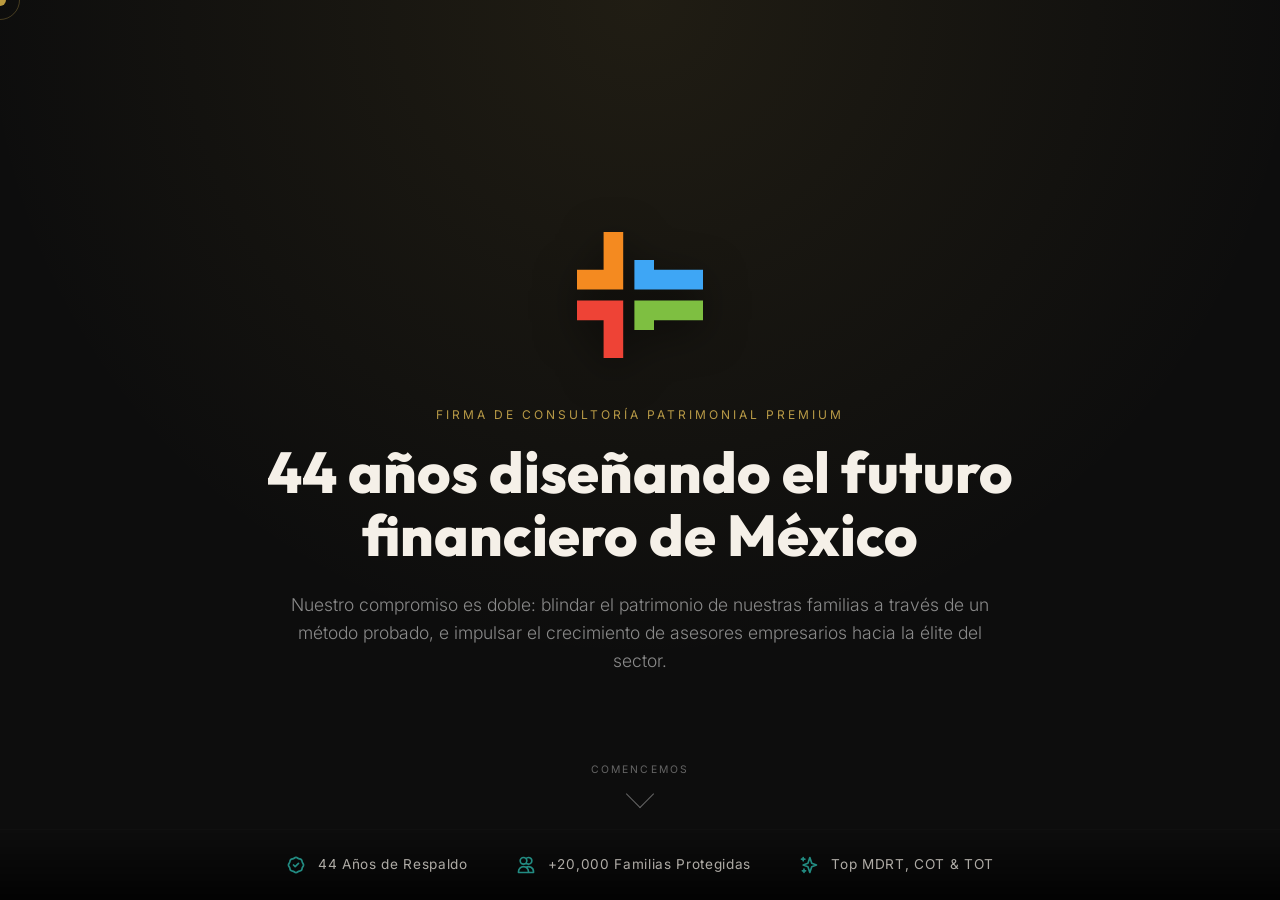
==== index.html @ 368e32f3 "Primera versión" ====
<!DOCTYPE html>
<html lang="es">
<head>
  <meta charset="UTF-8">
  <meta name="viewport" content="width=device-width, initial-scale=1.0">
  <meta name="description" content="GAMO — Asesoría Integral en Riesgos. Diseñamos estrategias para proteger tu patrimonio y construir tu futuro financiero. Agenda tu asesoría o únete como asesor.">
  <meta name="theme-color" content="#0D0D0D">
  <title>GAMO | Asesoría Integral en Riesgos</title>
  <link rel="stylesheet" href="styles.css">
  <link rel="preload" as="image" href="assets/images/hero-clients.png">
  <link rel="preload" as="image" href="assets/images/hero-advisors.png">
</head>
<body class="no-scroll choice-pending">

  <!-- Loading Screen -->
  <div class="loading-screen" id="loadingScreen">
    <div class="loading-logo">
      <svg class="gamo-logo-svg--large" viewBox="0 0 100 100" fill="none" xmlns="http://www.w3.org/2000/svg">
        <path d="M 38,5 L 38,46 L 5,46 L 5,32 L 24,32 L 24,5 Z" fill="#F48A20"/>
        <path d="M 46,25 L 46,46 L 95,46 L 95,32 L 60,32 L 60,25 Z" fill="#3EA6F5"/>
        <path d="M 38,95 L 38,54 L 5,54 L 5,68 L 24,68 L 24,95 Z" fill="#EE4336"/>
        <path d="M 46,75 L 46,54 L 95,54 L 95,68 L 60,68 L 60,75 Z" fill="#7EBF41"/>
      </svg>
    </div>
  </div>

  <!-- Custom Cursor -->
  <div class="custom-cursor" id="customCursor"></div>
  <div class="custom-cursor-ring" id="customCursorRing"></div>

  <!-- ===================================
       NAV — Appears after path is chosen
       =================================== -->
  <nav class="nav" id="mainNav">
    <div class="nav__container">
      <a href="#" class="nav__logo" id="navLogo">
        <svg class="gamo-logo-svg" viewBox="0 0 100 100" fill="none" xmlns="http://www.w3.org/2000/svg">
          <path d="M 38,5 L 38,46 L 5,46 L 5,32 L 24,32 L 24,5 Z" fill="#F48A20"/>
          <path d="M 46,25 L 46,46 L 95,46 L 95,32 L 60,32 L 60,25 Z" fill="#3EA6F5"/>
          <path d="M 38,95 L 38,54 L 5,54 L 5,68 L 24,68 L 24,95 Z" fill="#EE4336"/>
          <path d="M 46,75 L 46,54 L 95,54 L 95,68 L 60,68 L 60,75 Z" fill="#7EBF41"/>
        </svg>
        <span>GAMO</span>
      </a>
      <div class="nav__links" id="navLinks">
        <!-- Filled dynamically based on chosen path -->
      </div>
      <button class="nav__switch" id="navSwitch" title="Cambiar de camino">
        <span class="nav__switch-icon">⇄</span>
        <span class="nav__switch-text" id="navSwitchText">Soy asesor</span>
      </button>
    </div>
  </nav>

  <!-- ===================================
       INTRO CURTAIN
       =================================== -->
  <header class="intro-curtain" id="introCurtain">
    <div class="intro-curtain__content">
      <svg class="gamo-logo-svg--huge" viewBox="0 0 100 100" fill="none" xmlns="http://www.w3.org/2000/svg">
        <path d="M 38,5 L 38,46 L 5,46 L 5,32 L 24,32 L 24,5 Z" fill="#F48A20"/>
        <path d="M 46,25 L 46,46 L 95,46 L 95,32 L 60,32 L 60,25 Z" fill="#3EA6F5"/>
        <path d="M 38,95 L 38,54 L 5,54 L 5,68 L 24,68 L 24,95 Z" fill="#EE4336"/>
        <path d="M 46,75 L 46,54 L 95,54 L 95,68 L 60,68 L 60,75 Z" fill="#7EBF41"/>
      </svg>
      <div class="intro-curtain__kicker">FIRMA DE CONSULTORÍA PATRIMONIAL PREMIUM</div>
      <h1 class="intro-curtain__title">44 años diseñando el futuro financiero de México</h1>
      <p class="intro-curtain__desc">Nuestro compromiso es doble: blindar el patrimonio de nuestras familias a través de un método probado, e impulsar el crecimiento de asesores empresarios hacia la élite del sector.</p>
    </div>
    
    <div class="intro-curtain__trust-bar">
      <div class="trust-item">
        <svg fill="none" stroke="currentColor" viewBox="0 0 24 24" xmlns="http://www.w3.org/2000/svg"><path stroke-linecap="round" stroke-linejoin="round" stroke-width="2" d="M9 12l2 2 4-4M7.835 4.697a3.42 3.42 0 001.946-.806 3.42 3.42 0 014.438 0 3.42 3.42 0 001.946.806 3.42 3.42 0 013.138 3.138 3.42 3.42 0 00.806 1.946 3.42 3.42 0 010 4.438 3.42 3.42 0 00-.806 1.946 3.42 3.42 0 01-3.138 3.138 3.42 3.42 0 00-1.946.806 3.42 3.42 0 01-4.438 0 3.42 3.42 0 00-1.946-.806 3.42 3.42 0 01-3.138-3.138 3.42 3.42 0 00-.806-1.946 3.42 3.42 0 010-4.438 3.42 3.42 0 00.806-1.946 3.42 3.42 0 013.138-3.138z"></path></svg>
        <span>44 Años de Respaldo</span>
      </div>
      <div class="trust-item">
        <svg fill="none" stroke="currentColor" viewBox="0 0 24 24" xmlns="http://www.w3.org/2000/svg"><path stroke-linecap="round" stroke-linejoin="round" stroke-width="2" d="M12 4.354a4 4 0 110 5.292M15 21H3v-1a6 6 0 0112 0v1zm0 0h6v-1a6 6 0 00-9-5.197M13 7a4 4 0 11-8 0 4 4 0 018 0z"></path></svg>
        <span>+20,000 Familias Protegidas</span>
      </div>
      <div class="trust-item">
        <svg fill="none" stroke="currentColor" viewBox="0 0 24 24" xmlns="http://www.w3.org/2000/svg"><path stroke-linecap="round" stroke-linejoin="round" stroke-width="2" d="M5 3v4M3 5h4M6 17v4m-2-2h4m5-16l2.286 6.857L21 12l-5.714 2.143L13 21l-2.286-6.857L5 12l5.714-2.143L13 3z"></path></svg>
        <span>Top MDRT, COT & TOT</span>
      </div>
    </div>
    <button class="intro-curtain__scroll-btn" id="curtainScrollBtn">
      <span class="intro-curtain__scroll-text">Comencemos</span>
      <div class="intro-curtain__scroll-arrow"></div>
    </button>
  </header>

  <!-- ===================================
       HERO — Split Screen (Choice Point)
       =================================== -->
  <section class="hero" id="hero">
    <div class="hero-logo" id="heroLogo">
      <svg class="gamo-logo-svg" viewBox="0 0 100 100" fill="none" xmlns="http://www.w3.org/2000/svg">
        <path d="M 38,5 L 38,46 L 5,46 L 5,32 L 24,32 L 24,5 Z" fill="#F48A20"/>
        <path d="M 46,25 L 46,46 L 95,46 L 95,32 L 60,32 L 60,25 Z" fill="#3EA6F5"/>
        <path d="M 38,95 L 38,54 L 5,54 L 5,68 L 24,68 L 24,95 Z" fill="#EE4336"/>
        <path d="M 46,75 L 46,54 L 95,54 L 95,68 L 60,68 L 60,75 Z" fill="#7EBF41"/>
      </svg>
      <span class="gamo-logo-text">GAMO</span>
    </div>

    <!-- Panel: Clientes -->
    <div class="hero-panel hero-panel--clients" id="panelClients" data-path="clients">
      <div class="hero-panel__bg"></div>
      <div class="hero-panel__overlay"></div>
      <div class="hero-panel__content">
        <span class="hero-panel__label">Asesoría en Riesgos</span>
        <h1 class="hero-panel__title">Protege lo que importa</h1>
        <p class="hero-panel__desc">No vendemos pólizas. Diseñamos estrategias para blindar tu patrimonio y el futuro de tu familia.</p>
        <button class="hero-cta" id="ctaClients" data-path="clients">
          Agenda tu asesoría
          <span class="cta-arrow">→</span>
        </button>
        <p class="hero-panel__micro">+20,000 familias confían en nosotros</p>
      </div>
    </div>

    <!-- Separator -->
    <div class="hero-separator" id="heroSeparator">
      <div class="hero-separator__line"></div>
    </div>

    <!-- Panel: Asesores -->
    <div class="hero-panel hero-panel--advisors" id="panelAdvisors" data-path="advisors">
      <div class="hero-panel__bg"></div>
      <div class="hero-panel__overlay"></div>
      <div class="hero-panel__content">
        <span class="hero-panel__label">Oportunidad de Negocio</span>
        <h2 class="hero-panel__title">Construye tu propio camino</h2>
        <p class="hero-panel__desc">No es un empleo. Es una estructura probada para que desarrolles tu negocio a tu ritmo, con mentoría y respaldo real.</p>
        <button class="hero-cta" id="ctaAdvisors" data-path="advisors">
          Conoce el modelo
          <span class="cta-arrow">→</span>
        </button>
        <p class="hero-panel__micro">+110 asesores · Miembros de MDRT, COT y TOT</p>
      </div>
    </div>

    <!-- Scroll Indicator -->
    <a href="#" class="scroll-indicator" id="scrollIndicator">
      <span class="scroll-indicator__text">Descubre más</span>
      <div class="scroll-indicator__arrow"></div>
    </a>
  </section>

  <!-- ===================================
       PATH: CLIENTS — Full Landing Page
       =================================== -->
  <div class="path-content" id="pathClients" data-path="clients">

    <!-- Section: Quiénes somos (Client perspective) -->
    <section class="section about-section" id="about-clients">
      <div class="section__container">
        <div class="reveal">
          <span class="section__label">Quiénes somos</span>
          <h2 class="section__title">No somos una aseguradora.<br>Somos tu estrategia.</h2>
          <p class="section__subtitle">En GAMO diseñamos planes integrales que protegen a las personas de los riesgos que pueden afectar su vida, su patrimonio y su futuro. Trabajamos con las mejores aseguradoras del país para ofrecer soluciones a la medida.</p>
        </div>
        <div class="about-stats">
          <div class="about-stat reveal reveal-delay-1">
            <div class="about-stat__number" data-target="20000" data-prefix="+">0</div>
            <div class="about-stat__label">Familias protegidas</div>
          </div>
          <div class="about-stat reveal reveal-delay-2">
            <div class="about-stat__number" data-target="44" data-prefix="+">0</div>
            <div class="about-stat__label">Años de experiencia</div>
          </div>
          <div class="about-stat reveal reveal-delay-3">
            <div class="about-stat__number" data-target="110" data-prefix="+">0</div>
            <div class="about-stat__label">Asesores especializados</div>
          </div>
        </div>
      </div>
    </section>

    <!-- Section: Nuestro enfoque -->
    <section class="section pillars-section" id="enfoque-clients">
      <div class="section__container">
        <div class="reveal">
          <span class="section__label">Nuestro enfoque</span>
          <h2 class="section__title">Tu patrimonio merece<br>una estrategia real</h2>
          <p class="section__subtitle">No hacemos cotizaciones genéricas. Analizamos tu situación completa para diseñar un plan que realmente te proteja.</p>
        </div>
        <div class="pillars">
          <div class="pillar reveal reveal-delay-1">
            <span class="pillar__icon"><svg viewBox="0 0 24 24" fill="none" stroke="currentColor" stroke-width="1.5" stroke-linecap="round" stroke-linejoin="round"><path d="M12 22s8-4 8-10V5l-8-3-8 3v7c0 6 8 10 8 10z"></path></svg></span>
            <h3 class="pillar__title">Protección Patrimonial</h3>
            <p class="pillar__desc">Diseñamos coberturas inteligentes que blindan lo que más te importa: tu familia, tu hogar, tu negocio y tus activos.</p>
          </div>
          <div class="pillar reveal reveal-delay-2">
            <span class="pillar__icon"><svg viewBox="0 0 24 24" fill="none" stroke="currentColor" stroke-width="1.5" stroke-linecap="round" stroke-linejoin="round"><line x1="18" y1="20" x2="18" y2="10"></line><line x1="12" y1="20" x2="12" y2="4"></line><line x1="6" y1="20" x2="6" y2="14"></line></svg></span>
            <h3 class="pillar__title">Estrategia Financiera</h3>
            <p class="pillar__desc">Combinamos protección con crecimiento. Planes que no solo te cuidan, sino que construyen capital a largo plazo.</p>
          </div>
          <div class="pillar reveal reveal-delay-3">
            <span class="pillar__icon"><svg viewBox="0 0 24 24" fill="none" stroke="currentColor" stroke-width="1.5" stroke-linecap="round" stroke-linejoin="round"><polyline points="23 4 23 10 17 10"></polyline><polyline points="1 20 1 14 7 14"></polyline><path d="M3.51 9a9 9 0 0 1 14.85-3.36L23 10M1 14l4.64 4.36A9 9 0 0 0 20.49 15"></path></svg></span>
            <h3 class="pillar__title">Seguimiento Continuo</h3>
            <p class="pillar__desc">No desaparecemos después de la firma. Revisamos tu estrategia regularmente y la adaptamos conforme tu vida cambia.</p>
          </div>
        </div>
      </div>
    </section>

    <!-- Section: Cómo funciona -->
    <section class="section process-section" id="proceso-clients">
      <div class="section__container">
        <div class="reveal">
          <span class="section__label">¿Cómo funciona?</span>
          <h2 class="section__title">Tres pasos para proteger<br>lo que más importa</h2>
        </div>
        <div class="process-steps">
          <div class="process-step reveal reveal-delay-1">
            <div class="process-step__number">01</div>
            <div class="process-step__content">
              <h3 class="process-step__title">Diagnóstico completo</h3>
              <p class="process-step__desc">Analizamos tu situación personal, familiar y patrimonial para entender exactamente qué riesgos enfrentas.</p>
            </div>
          </div>
          <div class="process-step reveal reveal-delay-2">
            <div class="process-step__number">02</div>
            <div class="process-step__content">
              <h3 class="process-step__title">Estrategia personalizada</h3>
              <p class="process-step__desc">Diseñamos un plan a tu medida con las mejores aseguradoras del país. No vendemos productos — creamos soluciones.</p>
            </div>
          </div>
          <div class="process-step reveal reveal-delay-3">
            <div class="process-step__number">03</div>
            <div class="process-step__content">
              <h3 class="process-step__title">Acompañamiento permanente</h3>
              <p class="process-step__desc">Tu asesor está contigo siempre. Revisiones periódicas, ajustes cuando tu vida cambie y soporte en todo momento.</p>
            </div>
          </div>
        </div>
      </div>
    </section>

    <!-- Section: Testimonios Clientes -->
    <section class="section testimonials-section" id="testimonios-clients">
      <div class="section__container">
        <div class="reveal">
          <span class="section__label">Lo que dicen nuestros clientes</span>
          <h2 class="section__title">Historias reales de<br>tranquilidad y confianza</h2>
        </div>
        <div class="testimonials">
          <div class="testimonial reveal reveal-delay-1">
            <div class="testimonial__quote-mark">"</div>
            <p class="testimonial__text">No sabía que estaba tan expuesto. En GAMO no me vendieron un seguro — me hicieron ver todo lo que estaba en riesgo y diseñamos un plan completo. Hoy duermo tranquilo.</p>
            <div class="testimonial__author">
              <div class="testimonial__avatar">RC</div>
              <div>
                <div class="testimonial__name">Roberto C.</div>
                <div class="testimonial__role">Empresario · Cliente desde 2019</div>
              </div>
            </div>
          </div>
          <div class="testimonial reveal reveal-delay-2">
            <div class="testimonial__quote-mark">"</div>
            <p class="testimonial__text">Lo que más valoro es que no desaparecieron después de la firma. Cada año revisamos mi estrategia y la ajustamos. Se siente como tener un socio que cuida tu espalda.</p>
            <div class="testimonial__author">
              <div class="testimonial__avatar">AP</div>
              <div>
                <div class="testimonial__name">Ana P.</div>
                <div class="testimonial__role">Directora de operaciones · Cliente desde 2021</div>
              </div>
            </div>
          </div>
        </div>
      </div>
    </section>

    <!-- Section: CTA Final Clientes -->
    <section class="section cta-final-section cta-final--clients" id="cta-clients">
      <div class="section__container">
        <div class="cta-final reveal">
          <span class="section__label">Da el primer paso</span>
          <h2 class="cta-final__title">¿Listo para proteger<br>lo que importa?</h2>
          <p class="cta-final__desc">Agenda una sesión de asesoría sin costo. Analizaremos tu situación y te mostraremos cómo blindar tu patrimonio.</p>
          <a href="#" class="btn-primary btn-primary--gold btn-primary--large">
            Agenda tu asesoría gratuita
            <span class="cta-arrow">→</span>
          </a>
          <p class="cta-final__note">Sin compromiso · 30 minutos · 100% personalizada</p>
        </div>
      </div>
    </section>

  </div>

  <!-- ===================================
       PATH: ADVISORS — Full Landing Page
       =================================== -->
  <div class="path-content" id="pathAdvisors" data-path="advisors">

    <!-- Section: Quiénes somos (Advisor perspective) -->
    <section class="section about-section" id="about-advisors">
      <div class="section__container">
        <div class="reveal">
          <span class="section__label section__label--teal">Sobre GAMO</span>
          <h2 class="section__title">No buscamos vendedores.<br>Desarrollamos empresarios.</h2>
          <p class="section__subtitle">GAMO es una promotoría que funciona como ecosistema. Aquí no te dan un escritorio y te desean suerte — te dan estructura, mentoría y un camino probado para construir tu propio negocio.</p>
        </div>
        <div class="about-stats">
          <div class="about-stat reveal reveal-delay-1">
            <div class="about-stat__number about-stat__number--teal" data-target="110" data-prefix="+">0</div>
            <div class="about-stat__label">Asesores activos</div>
          </div>
          <div class="about-stat reveal reveal-delay-2">
            <div class="about-stat__number about-stat__number--teal" data-target="20000" data-prefix="+">0</div>
            <div class="about-stat__label">Clientes en cartera</div>
          </div>
          <div class="about-stat reveal reveal-delay-3">
            <div class="about-stat__number about-stat__number--teal" data-target="44" data-prefix="+">0</div>
            <div class="about-stat__label">Años de resultados</div>
          </div>
        </div>
      </div>
    </section>

    <!-- Section: El modelo -->
    <section class="section model-section" id="modelo-advisors">
      <div class="section__container">
        <div class="reveal">
          <span class="section__label section__label--teal">El modelo GAMO</span>
          <h2 class="section__title">Un modelo que ya funciona.<br>Tu oportunidad de hacerlo tuyo.</h2>
          <p class="section__subtitle">No ofrecemos empleo tradicional. Ofrecemos una estructura probada para que construyas tu propio negocio dentro de un ecosistema real.</p>
        </div>
        <div class="model-grid">
          <div class="model-steps">
            <div class="model-step reveal reveal-delay-1">
              <span class="model-step__number">01</span>
              <div class="model-step__content">
                <h3 class="model-step__title">Estructura > Talento individual</h3>
                <p class="model-step__desc">No dependemos de genios aislados. Nuestro sistema funciona porque está diseñado para ser repetible y escalable.</p>
              </div>
            </div>
            <div class="model-step reveal reveal-delay-2">
              <span class="model-step__number">02</span>
              <div class="model-step__content">
                <h3 class="model-step__title">Mentoría directa</h3>
                <p class="model-step__desc">Cada asesor tiene acompañamiento real, no teoría. Aprenderás con personas que ya lograron lo que tú quieres lograr.</p>
              </div>
            </div>
            <div class="model-step reveal reveal-delay-3">
              <span class="model-step__number">03</span>
              <div class="model-step__content">
                <h3 class="model-step__title">Sistema comprobado</h3>
                <p class="model-step__desc">Más de 110 asesores activos construyendo. Casos reales de crecimiento en todas las etapas.</p>
              </div>
            </div>
            <div class="model-step reveal reveal-delay-4">
              <span class="model-step__number">04</span>
              <div class="model-step__content">
                <h3 class="model-step__title">Crecimiento a tu ritmo</h3>
                <p class="model-step__desc">Tú defines tu velocidad. Nosotros ponemos las herramientas, el seguimiento y la exigencia que necesitas.</p>
              </div>
            </div>
          </div>
          <div class="model-results reveal reveal-delay-2">
            <h3 class="model-results__title">El estándar global de excelencia</h3>
            <div class="mdrt-tiers">
              <div class="mdrt-tier mdrt-tier--base">
                <div class="mdrt-tier__header">
                  <span class="mdrt-tier__badge">MDRT</span>
                </div>
                <h4 class="mdrt-tier__name">Miembro</h4>
                <p class="mdrt-tier__desc">El codiciado top 1% de la industria global. El estándar dorado.</p>
              </div>
              <div class="mdrt-tier mdrt-tier--cot">
                <div class="mdrt-tier__header">
                  <span class="mdrt-tier__badge">COT</span>
                </div>
                <h4 class="mdrt-tier__name">Court of the Table</h4>
                <p class="mdrt-tier__desc">3 veces el nivel MDRT. Reservado para la élite financiera.</p>
              </div>
              <div class="mdrt-tier mdrt-tier--tot">
                <div class="mdrt-tier__header">
                  <span class="mdrt-tier__badge">TOT</span>
                </div>
                <h4 class="mdrt-tier__name">Top of the Table</h4>
                <p class="mdrt-tier__desc">6 veces el nivel. La cúspide absoluta de la profesión a nivel mundial.</p>
              </div>
            </div>
            <p class="model-results__text">En GAMO construimos empresarios inquebrantables. Más que prometer resultados, te proporcionamos el ecosistema y la exigencia necesarios para conquistar los tres niveles de la Million Dollar Round Table.</p>
            <blockquote class="model-results__quote">
              "Llegar a MDRT me cambió la vida; pero la estructura de GAMO me impulsó hasta Top of the Table. Aquí el techo lo pones tú."
            </blockquote>
          </div>
        </div>
      </div>
    </section>

    <!-- Section: ¿Para quién es esto? -->
    <section class="section profile-section" id="perfil-advisors">
      <div class="section__container">
        <div class="reveal">
          <span class="section__label section__label--teal">¿Es para ti?</span>
          <h2 class="section__title">Esto no es para todos.<br>¿Eres tú?</h2>
        </div>
        <div class="profile-grid">
          <div class="profile-card profile-card--yes reveal reveal-delay-1">
            <h3 class="profile-card__title">Buscamos personas que:</h3>
            <ul class="profile-card__list">
              <li class="profile-card__item profile-card__item--yes">Quieren construir algo propio, no buscar empleo</li>
              <li class="profile-card__item profile-card__item--yes">Están dispuestas a aprender y seguir un sistema</li>
              <li class="profile-card__item profile-card__item--yes">Tienen hambre de crecer, pero con estructura</li>
              <li class="profile-card__item profile-card__item--yes">Valoran la mentoría y el trabajo en equipo</li>
              <li class="profile-card__item profile-card__item--yes">Buscan resultados reales, no promesas vacías</li>
            </ul>
          </div>
          <div class="profile-card profile-card--no reveal reveal-delay-2">
            <h3 class="profile-card__title">No es para quienes:</h3>
            <ul class="profile-card__list">
              <li class="profile-card__item profile-card__item--no">Buscan dinero fácil o rápido sin esfuerzo</li>
              <li class="profile-card__item profile-card__item--no">No están dispuestos a seguir un proceso</li>
              <li class="profile-card__item profile-card__item--no">Quieren un sueldo fijo sin comprometerse</li>
              <li class="profile-card__item profile-card__item--no">No toleran la retroalimentación directa</li>
            </ul>
          </div>
        </div>
      </div>
    </section>

    <!-- Section: Testimonios Asesores -->
    <section class="section testimonials-section" id="testimonios-advisors">
      <div class="section__container">
        <div class="reveal">
          <span class="section__label section__label--teal">Historias de asesores</span>
          <h2 class="section__title">Personas reales.<br>Resultados reales.</h2>
        </div>
        <div class="testimonials">
          <div class="testimonial testimonial--teal reveal reveal-delay-1">
            <div class="testimonial__quote-mark testimonial__quote-mark--teal">"</div>
            <p class="testimonial__text">Venía de otra promotoría donde me dejaron solo. Aquí encontré estructura real, mentoría y un equipo que te empuja. En dos años logré la codiciada membresía de la MDRT. Nunca pensé que fuera posible.</p>
            <div class="testimonial__author">
              <div class="testimonial__avatar testimonial__avatar--teal">ML</div>
              <div>
                <div class="testimonial__name">Mariana L.</div>
                <div class="testimonial__role">Asesora GAMO · MDRT 2024</div>
              </div>
            </div>
          </div>
          <div class="testimonial testimonial--teal reveal reveal-delay-2">
            <div class="testimonial__quote-mark testimonial__quote-mark--teal">"</div>
            <p class="testimonial__text">Lo que más me sorprendió fue el seguimiento. No es solo "vende y ya". Aquí te enseñan a construir un negocio real, con clientes recurrentes y crecimiento constante.</p>
            <div class="testimonial__author">
              <div class="testimonial__avatar testimonial__avatar--teal">DG</div>
              <div>
                <div class="testimonial__name">Daniel G.</div>
                <div class="testimonial__role">Asesor GAMO · 3 años en la estructura</div>
              </div>
            </div>
          </div>
        </div>
      </div>
    </section>

    <!-- Section: CTA Final Asesores -->
    <section class="section cta-final-section cta-final--advisors" id="cta-advisors">
      <div class="section__container">
        <div class="cta-final reveal">
          <span class="section__label section__label--teal">Da el primer paso</span>
          <h2 class="cta-final__title">¿Listo para construir<br>algo tuyo?</h2>
          <p class="cta-final__desc">Agenda una conversación con nuestro equipo. Sin presión. Conoce el modelo y decide si es para ti.</p>
          <a href="#" class="btn-primary btn-primary--teal btn-primary--large">
            Quiero conocer el modelo
            <span class="cta-arrow">→</span>
          </a>
          <p class="cta-final__note">Sin compromiso · Proceso selectivo · Solo por invitación</p>
        </div>
      </div>
    </section>

  </div>

  <!-- ===================================
       FOOTER
       =================================== -->
  <footer class="footer" id="footer">
    <div class="footer__container">
      <div class="footer__brand">
        <div class="footer__logo">
          <svg class="gamo-logo-svg" viewBox="0 0 100 100" fill="none" xmlns="http://www.w3.org/2000/svg">
            <path d="M 38,5 L 38,46 L 5,46 L 5,32 L 24,32 L 24,5 Z" fill="#F48A20"/>
            <path d="M 46,25 L 46,46 L 95,46 L 95,32 L 60,32 L 60,25 Z" fill="#3EA6F5"/>
            <path d="M 38,95 L 38,54 L 5,54 L 5,68 L 24,68 L 24,95 Z" fill="#EE4336"/>
            <path d="M 46,75 L 46,54 L 95,54 L 95,68 L 60,68 L 60,75 Z" fill="#7EBF41"/>
          </svg>
          GAMO
        </div>
        <p class="footer__tagline">Asesoría Integral en Riesgos. Diseñamos estrategias para proteger tu patrimonio y construir tu futuro financiero.</p>
      </div>
      <div>
        <h4 class="footer__column-title">Navegación</h4>
        <ul class="footer__links" id="footerLinks">
          <li><a href="#" class="footer__link" data-reset>Inicio</a></li>
        </ul>
      </div>
      <div>
        <h4 class="footer__column-title">Contacto</h4>
        <ul class="footer__links">
          <li><a href="mailto:contacto@gamo.mx" class="footer__link">contacto@gamo.mx</a></li>
          <li><a href="tel:+525512345678" class="footer__link">+52 55 1234 5678</a></li>
          <li><span class="footer__link">Ciudad de México, MX</span></li>
        </ul>
      </div>
    </div>
    <div class="footer__bottom">
      <p class="footer__copyright">© 2026 GAMO — Asesoría Integral en Riesgos. Todos los derechos reservados.</p>
      <div class="footer__socials">
        <a href="#" class="footer__social" aria-label="Instagram">
          <svg width="16" height="16" viewBox="0 0 24 24" fill="none" stroke="currentColor" stroke-width="2" stroke-linecap="round" stroke-linejoin="round"><rect x="2" y="2" width="20" height="20" rx="5" ry="5"/><path d="m16 11.37A4 4 0 1112.63 8 4 4 0 0116 11.37z"/><line x1="17.5" y1="6.5" x2="17.51" y2="6.5"/></svg>
        </a>
        <a href="#" class="footer__social" aria-label="LinkedIn">
          <svg width="16" height="16" viewBox="0 0 24 24" fill="none" stroke="currentColor" stroke-width="2" stroke-linecap="round" stroke-linejoin="round"><path d="M16 8a6 6 0 016 6v7h-4v-7a2 2 0 00-2-2 2 2 0 00-2 2v7h-4v-7a6 6 0 016-6z"/><rect x="2" y="9" width="4" height="12"/><circle cx="4" cy="4" r="2"/></svg>
        </a>
        <a href="#" class="footer__social" aria-label="Facebook">
          <svg width="16" height="16" viewBox="0 0 24 24" fill="none" stroke="currentColor" stroke-width="2" stroke-linecap="round" stroke-linejoin="round"><path d="M18 2h-3a5 5 0 00-5 5v3H7v4h3v8h4v-8h3l1-4h-4V7a1 1 0 011-1h3z"/></svg>
        </a>
      </div>
    </div>
  </footer>

  <script src="main.js"></script>
</body>
</html>
---- styles.css ----
/* ===================================
   GAMO — Design System & Styles
   Asesoría Integral en Riesgos
   =================================== */

/* --- Google Fonts --- */
@import url('https://fonts.googleapis.com/css2?family=Inter:wght@300;400;500;600;700&family=Outfit:wght@400;500;600;700;800&display=swap');

/* --- Custom Properties --- */
:root {
  --color-bg-deep: #0D0D0D;
  --color-bg-secondary: #1A1A1A;
  --color-bg-elevated: #2A2A2E;
  --color-bg-card: #1E1E22;

  --color-gold: #C9A84C;
  --color-gold-light: #E8D5A3;
  --color-amber: #D4A036;
  --color-teal: #2EC4B6;
  --color-teal-light: #5EDDD1;

  --color-text-primary: #F5F0E8;
  --color-text-secondary: #8A8A8A;
  --color-text-muted: #4A4A4A;
  --color-border: rgba(245, 240, 232, 0.08);

  --font-display: 'Outfit', sans-serif;
  --font-body: 'Inter', sans-serif;

  --space-xs: 0.5rem;
  --space-sm: 1rem;
  --space-md: 1.5rem;
  --space-lg: 2.5rem;
  --space-xl: 4rem;
  --space-2xl: 6rem;
  --space-3xl: 8rem;

  --ease-premium: cubic-bezier(0.25, 0.46, 0.45, 0.94);
  --ease-out-expo: cubic-bezier(0.16, 1, 0.3, 1);
  --transition-hero: 600ms var(--ease-premium);
  --transition-fast: 300ms ease;
  --transition-medium: 500ms ease;

  --radius-sm: 4px;
  --radius-md: 8px;
  --radius-lg: 16px;
  --radius-xl: 24px;
}

/* --- Reset & Base --- */
*, *::before, *::after {
  margin: 0;
  padding: 0;
  box-sizing: border-box;
}

html {
  scroll-behavior: smooth;
  -webkit-font-smoothing: antialiased;
  -moz-osx-font-smoothing: grayscale;
}

body {
  font-family: var(--font-body);
  background-color: var(--color-bg-deep);
  color: var(--color-text-primary);
  line-height: 1.6;
  overflow-x: hidden;
}

img { max-width: 100%; display: block; }
a { text-decoration: none; color: inherit; }

/* --- Custom Cursor (Desktop) --- */
@media (hover: hover) and (pointer: fine) {
  body { cursor: none; }
  a, button, .hero-panel { cursor: none; }
  .custom-cursor {
    position: fixed;
    top: 0; left: 0;
    width: 12px; height: 12px;
    background: var(--color-gold);
    border-radius: 50%;
    pointer-events: none;
    z-index: 10000;
    transition: transform 0.15s ease, background-color 0.2s ease, opacity 0.2s ease;
    transform: translate(-50%, -50%);
    mix-blend-mode: difference;
  }
  .custom-cursor.cursor-hover {
    transform: translate(-50%, -50%) scale(3);
    background: var(--color-gold-light);
  }
  .custom-cursor-ring {
    position: fixed;
    top: 0; left: 0;
    width: 40px; height: 40px;
    border: 1px solid rgba(201, 168, 76, 0.3);
    border-radius: 50%;
    pointer-events: none;
    z-index: 9999;
    transition: transform 0.3s var(--ease-out-expo), opacity 0.2s ease, border-color 0.2s ease;
    transform: translate(-50%, -50%);
  }
  .custom-cursor-ring.cursor-hover {
    transform: translate(-50%, -50%) scale(1.5);
    border-color: rgba(201, 168, 76, 0.6);
  }
}
@media (hover: none) {
  .custom-cursor, .custom-cursor-ring { display: none !important; }
}

/* --- Loading Screen --- */
.loading-screen {
  position: fixed;
  top: 0; left: 0;
  width: 100%; height: 100%;
  background: var(--color-bg-deep);
  z-index: 9000;
  display: flex;
  align-items: center;
  justify-content: center;
  transition: opacity 0.6s ease, visibility 0.6s ease;
}
.loading-screen.loaded {
  opacity: 0;
  visibility: hidden;
  pointer-events: none;
}
.loading-logo {
  font-family: var(--font-display);
  font-size: 2.5rem;
  font-weight: 800;
  letter-spacing: 0.15em;
  color: var(--color-gold);
  animation: loadingPulse 1.5s ease-in-out infinite;
}
@keyframes loadingPulse {
  0%, 100% { opacity: 0.4; }
  50% { opacity: 1; }
}

/* ===================================
   NAV — Sticky, appears after choice
   =================================== */
.nav {
  position: fixed;
  top: 0; left: 0; right: 0;
  z-index: 1000;
  padding: var(--space-sm) var(--space-lg);
  background: rgba(13, 13, 13, 0.85);
  backdrop-filter: blur(20px);
  -webkit-backdrop-filter: blur(20px);
  border-bottom: 1px solid var(--color-border);
  transform: translateY(-100%);
  opacity: 0;
  transition: transform 500ms var(--ease-out-expo), opacity 400ms ease;
}
.nav.visible {
  transform: translateY(0);
  opacity: 1;
}
.nav__container {
  max-width: 1200px;
  margin: 0 auto;
  display: flex;
  justify-content: space-between;
  align-items: center;
}
.nav__logo {
  font-family: var(--font-display);
  font-size: 1.1rem;
  font-weight: 700;
  letter-spacing: 0.15em;
  color: var(--color-text-primary);
  text-transform: uppercase;
}
.nav__links {
  display: flex;
  gap: var(--space-lg);
}
.nav__link {
  font-size: 0.8rem;
  color: var(--color-text-secondary);
  font-weight: 500;
  letter-spacing: 0.05em;
  transition: color var(--transition-fast);
}
.nav__link:hover {
  color: var(--color-text-primary);
}
.nav__switch {
  display: inline-flex;
  align-items: center;
  gap: 0.5rem;
  padding: 0.5rem 1.2rem;
  border-radius: 50px;
  background: transparent;
  border: 1px solid var(--color-border);
  color: var(--color-text-secondary);
  font-family: var(--font-body);
  font-size: 0.75rem;
  font-weight: 500;
  letter-spacing: 0.05em;
  cursor: pointer;
  transition: all 300ms ease;
}
.nav__switch:hover {
  border-color: var(--color-gold);
  color: var(--color-gold);
  background: rgba(201, 168, 76, 0.05);
}
.nav__switch-icon {
  font-size: 0.9rem;
}

/* ===================================
   HERO — Split Screen
   =================================== */
.hero {
  position: relative;
  width: 100%;
  height: 100vh;
  height: 100dvh;
  display: flex;
  overflow: hidden;
  transition: height 800ms var(--ease-out-expo);
}

/* When a path is chosen, hero collapses to a banner */
.hero.hero--chosen {
  height: 60vh;
}

.hero-logo {
  position: absolute;
  top: var(--space-lg);
  left: 50%;
  transform: translateX(-50%);
  z-index: 100;
  font-family: var(--font-display);
  font-size: 1.3rem;
  font-weight: 700;
  letter-spacing: 0.2em;
  color: var(--color-text-primary);
  opacity: 0.85;
  transition: opacity var(--transition-fast);
  text-transform: uppercase;
}
.hero.hero--chosen .hero-logo {
  opacity: 0;
  pointer-events: none;
}

/* Hero Panel Base */
.hero-panel {
  position: relative;
  flex: 1;
  display: flex;
  align-items: center;
  justify-content: center;
  overflow: hidden;
  transition: flex 700ms var(--ease-out-expo), opacity 500ms ease;
}

.hero-panel__bg {
  position: absolute;
  top: 0; left: 0;
  width: 100%; height: 100%;
  background-size: cover;
  background-position: center;
  transition: opacity 500ms ease-out, transform 800ms var(--ease-out-expo);
  opacity: 0.35;
  transform: scale(1.0);
}
.hero-panel--clients .hero-panel__bg {
  background-image: url('assets/images/hero-clients.png');
}
.hero-panel--advisors .hero-panel__bg {
  background-image: url('assets/images/hero-advisors.png');
}

.hero-panel__overlay {
  position: absolute;
  top: 0; left: 0;
  width: 100%; height: 100%;
  transition: opacity 500ms ease;
  z-index: 1;
}
.hero-panel--clients .hero-panel__overlay {
  background: linear-gradient(135deg, rgba(212, 160, 54, 0.25) 0%, rgba(13, 13, 13, 0.85) 100%);
}
.hero-panel--advisors .hero-panel__overlay {
  background: linear-gradient(225deg, rgba(46, 196, 182, 0.2) 0%, rgba(13, 13, 13, 0.85) 100%);
}

.hero-panel::after {
  content: '';
  position: absolute;
  inset: 0;
  background: radial-gradient(ellipse at center, transparent 30%, rgba(13, 13, 13, 0.4) 100%);
  z-index: 2;
  pointer-events: none;
  transition: opacity 500ms ease;
}

.hero-panel__content {
  position: relative;
  z-index: 10;
  text-align: center;
  max-width: 440px;
  padding: var(--space-lg);
  transition: opacity 400ms ease, transform 400ms ease;
}

.hero-panel__label {
  font-family: var(--font-body);
  font-size: 0.7rem;
  font-weight: 600;
  letter-spacing: 0.25em;
  text-transform: uppercase;
  margin-bottom: var(--space-md);
  transition: color var(--transition-fast);
}
.hero-panel--clients .hero-panel__label { color: var(--color-amber); }
.hero-panel--advisors .hero-panel__label { color: var(--color-teal); }

.hero-panel__title {
  font-family: var(--font-display);
  font-size: clamp(2rem, 4vw, 3.2rem);
  font-weight: 800;
  line-height: 1.1;
  margin-bottom: var(--space-md);
  color: var(--color-text-primary);
}

.hero-panel__desc {
  font-size: 1rem;
  line-height: 1.7;
  color: var(--color-text-secondary);
  margin-bottom: var(--space-lg);
  font-weight: 300;
}

/* CTA Buttons */
.hero-cta {
  display: inline-flex;
  align-items: center;
  gap: 0.75rem;
  padding: 1rem 2rem;
  border-radius: var(--radius-md);
  font-family: var(--font-body);
  font-size: 0.9rem;
  font-weight: 600;
  letter-spacing: 0.05em;
  border: none;
  transition: all 400ms var(--ease-premium);
  position: relative;
  overflow: hidden;
}
.hero-cta .cta-arrow {
  transition: transform 300ms ease;
  font-size: 1.1rem;
}
.hero-cta:hover .cta-arrow {
  transform: translateX(4px);
}
.hero-panel--clients .hero-cta {
  background: var(--color-gold);
  color: var(--color-bg-deep);
}
.hero-panel--clients .hero-cta:hover {
  background: var(--color-gold-light);
  box-shadow: 0 0 30px rgba(201, 168, 76, 0.4);
  transform: translateY(-2px);
}
.hero-panel--advisors .hero-cta {
  background: var(--color-teal);
  color: var(--color-bg-deep);
}
.hero-panel--advisors .hero-cta:hover {
  background: var(--color-teal-light);
  box-shadow: 0 0 30px rgba(46, 196, 182, 0.4);
  transform: translateY(-2px);
}

/* Micro credential */
.hero-panel__micro {
  margin-top: var(--space-lg);
  font-size: 0.75rem;
  color: var(--color-text-muted);
  letter-spacing: 0.05em;
  font-weight: 500;
  transition: opacity 500ms ease, transform 500ms ease;
  opacity: 0;
  transform: translateY(8px);
}

/* Diagonal Separator */
.hero-separator {
  position: absolute;
  top: 0;
  left: 50%;
  width: 3px;
  height: 100%;
  z-index: 50;
  transform: translateX(-50%) skewX(-3deg);
  transition: left var(--transition-hero), opacity 500ms ease;
}
.hero-separator__line {
  width: 100%;
  height: 100%;
  background: linear-gradient(to bottom, transparent 0%, rgba(201, 168, 76, 0.3) 30%, rgba(201, 168, 76, 0.6) 50%, rgba(201, 168, 76, 0.3) 70%, transparent 100%);
  box-shadow: 0 0 15px rgba(201, 168, 76, 0.15);
}

/* Scroll Indicator */
.scroll-indicator {
  position: absolute;
  bottom: var(--space-lg);
  left: 50%;
  transform: translateX(-50%);
  z-index: 100;
  display: flex;
  flex-direction: column;
  align-items: center;
  gap: 0.5rem;
  opacity: 0.5;
  transition: opacity var(--transition-fast);
  animation: scrollBounce 2s ease-in-out infinite;
}
.scroll-indicator:hover { opacity: 0.9; }
.scroll-indicator__text {
  font-size: 0.65rem;
  letter-spacing: 0.2em;
  text-transform: uppercase;
  color: var(--color-text-secondary);
}
.scroll-indicator__arrow {
  width: 20px; height: 20px;
  border-right: 1.5px solid var(--color-text-secondary);
  border-bottom: 1.5px solid var(--color-text-secondary);
  transform: rotate(45deg);
}
@keyframes scrollBounce {
  0%, 100% { transform: translateX(-50%) translateY(0); }
  50% { transform: translateX(-50%) translateY(8px); }
}

/* ===================================
   HERO — Interactive States (Desktop hover)
   =================================== */
@media (hover: hover) and (pointer: fine) {
  .hero.hover-clients .hero-panel--clients { flex: 1.8; }
  .hero.hover-clients .hero-panel--advisors { flex: 0.7; }
  .hero.hover-clients .hero-panel--clients .hero-panel__bg {
    opacity: 0.75; transform: scale(1.05);
  }
  .hero.hover-clients .hero-panel--advisors .hero-panel__bg { opacity: 0.08; }
  .hero.hover-clients .hero-panel--advisors .hero-panel__content { opacity: 0.2; }
  .hero.hover-clients .hero-panel--clients .hero-panel__micro {
    opacity: 1; transform: translateY(0);
  }
  .hero.hover-clients .hero-panel--advisors::after { opacity: 0.7; }
  .hero.hover-clients .hero-separator { left: 64%; }

  .hero.hover-advisors .hero-panel--advisors { flex: 1.8; }
  .hero.hover-advisors .hero-panel--clients { flex: 0.7; }
  .hero.hover-advisors .hero-panel--advisors .hero-panel__bg {
    opacity: 0.75; transform: scale(1.05);
  }
  .hero.hover-advisors .hero-panel--clients .hero-panel__bg { opacity: 0.08; }
  .hero.hover-advisors .hero-panel--clients .hero-panel__content { opacity: 0.2; }
  .hero.hover-advisors .hero-panel--advisors .hero-panel__micro {
    opacity: 1; transform: translateY(0);
  }
  .hero.hover-advisors .hero-panel--clients::after { opacity: 0.7; }
  .hero.hover-advisors .hero-separator { left: 36%; }
}

/* ===================================
   HERO — Chosen State (Path selected)
   =================================== */
/* Client path chosen */
.hero.chosen-clients .hero-panel--clients {
  flex: 1;
}
.hero.chosen-clients .hero-panel--clients .hero-panel__bg {
  opacity: 0.6;
  transform: scale(1.08);
}
.hero.chosen-clients .hero-panel--clients .hero-panel__micro {
  opacity: 1;
  transform: translateY(0);
}
.hero.chosen-clients .hero-panel--advisors {
  flex: 0;
  opacity: 0;
  overflow: hidden;
  pointer-events: none;
}
.hero.chosen-clients .hero-separator {
  opacity: 0;
  pointer-events: none;
}

/* Advisor path chosen */
.hero.chosen-advisors .hero-panel--advisors {
  flex: 1;
}
.hero.chosen-advisors .hero-panel--advisors .hero-panel__bg {
  opacity: 0.6;
  transform: scale(1.08);
}
.hero.chosen-advisors .hero-panel--advisors .hero-panel__micro {
  opacity: 1;
  transform: translateY(0);
}
.hero.chosen-advisors .hero-panel--clients {
  flex: 0;
  opacity: 0;
  overflow: hidden;
  pointer-events: none;
}
.hero.chosen-advisors .hero-separator {
  opacity: 0;
  pointer-events: none;
}

/* ===================================
   PATH CONTENT — Show/Hide
   =================================== */
.path-content {
  display: none;
  opacity: 0;
  transform: translateY(30px);
  transition: opacity 0.6s var(--ease-out-expo), transform 0.6s var(--ease-out-expo);
}
.path-content.active {
  display: block;
}
.path-content.visible {
  opacity: 1;
  transform: translateY(0);
}

/* ===================================
   SECTIONS — Shared Styles
   =================================== */
.section {
  padding: var(--space-3xl) var(--space-lg);
  position: relative;
}
.section__container {
  max-width: 1200px;
  margin: 0 auto;
}
.section__label {
  font-family: var(--font-body);
  font-size: 0.7rem;
  font-weight: 600;
  letter-spacing: 0.3em;
  text-transform: uppercase;
  color: var(--color-gold);
  margin-bottom: var(--space-sm);
}
.section__label--teal {
  color: var(--color-teal);
}
.section__title {
  font-family: var(--font-display);
  font-size: clamp(2rem, 4vw, 3rem);
  font-weight: 700;
  line-height: 1.15;
  margin-bottom: var(--space-md);
}
.section__subtitle {
  font-size: 1.1rem;
  color: var(--color-text-secondary);
  max-width: 600px;
  line-height: 1.7;
  font-weight: 300;
}

/* Reveal animation */
.reveal {
  opacity: 0;
  transform: translateY(40px);
  transition: opacity 0.8s var(--ease-out-expo), transform 0.8s var(--ease-out-expo);
}
.reveal.visible {
  opacity: 1;
  transform: translateY(0);
}
.reveal-delay-1 { transition-delay: 0.1s; }
.reveal-delay-2 { transition-delay: 0.2s; }
.reveal-delay-3 { transition-delay: 0.3s; }
.reveal-delay-4 { transition-delay: 0.4s; }

/* ===================================
   ABOUT SECTION
   =================================== */
.about-section {
  background: var(--color-bg-deep);
  text-align: center;
}
.about-section .section__subtitle {
  margin: 0 auto var(--space-xl) auto;
}
.about-stats {
  display: flex;
  justify-content: center;
  gap: var(--space-xl);
  margin-top: var(--space-xl);
  flex-wrap: wrap;
}
.about-stat { text-align: center; }
.about-stat__number {
  font-family: var(--font-display);
  font-size: clamp(2.5rem, 5vw, 3.5rem);
  font-weight: 800;
  color: var(--color-gold);
  line-height: 1;
  margin-bottom: var(--space-xs);
}
.about-stat__number--teal {
  color: var(--color-teal);
}
.about-stat__label {
  font-size: 0.8rem;
  color: var(--color-text-secondary);
  text-transform: uppercase;
  letter-spacing: 0.15em;
  font-weight: 500;
}
.about-section::before {
  content: '';
  position: absolute;
  top: 0; left: 50%;
  transform: translateX(-50%);
  width: 1px;
  height: 80px;
  background: linear-gradient(to bottom, var(--color-gold), transparent);
}

/* ===================================
   PILLARS SECTION (Clients)
   =================================== */
.pillars-section {
  background: var(--color-bg-secondary);
  position: relative;
  overflow: hidden;
}
.pillars-section::before {
  content: '';
  position: absolute;
  top: -150px; right: -150px;
  width: 400px; height: 400px;
  background: radial-gradient(circle, rgba(212, 160, 54, 0.06) 0%, transparent 70%);
  pointer-events: none;
}
.pillars {
  display: grid;
  grid-template-columns: repeat(3, 1fr);
  gap: var(--space-lg);
  margin-top: var(--space-xl);
}
.pillar {
  background: var(--color-bg-card);
  padding: var(--space-xl) var(--space-lg);
  border-radius: var(--radius-lg);
  border: 1px solid var(--color-border);
  transition: all 400ms var(--ease-premium);
  position: relative;
  overflow: hidden;
}
.pillar::before {
  content: '';
  position: absolute;
  top: 0; left: 0; right: 0;
  height: 2px;
  background: linear-gradient(90deg, var(--color-amber), transparent);
  opacity: 0;
  transition: opacity 400ms ease;
}
.pillar:hover {
  transform: translateY(-4px);
  border-color: rgba(212, 160, 54, 0.2);
  box-shadow: 0 20px 60px rgba(0, 0, 0, 0.3);
}
.pillar:hover::before { opacity: 1; }
.pillar__icon {
  font-size: 2.5rem;
  margin-bottom: var(--space-md);
  display: block;
}
.pillar__title {
  font-family: var(--font-display);
  font-size: 1.3rem;
  font-weight: 700;
  margin-bottom: var(--space-sm);
}
.pillar__desc {
  font-size: 0.9rem;
  color: var(--color-text-secondary);
  line-height: 1.7;
  font-weight: 300;
}

/* ===================================
   PROCESS SECTION (Clients)
   =================================== */
.process-section {
  background: var(--color-bg-deep);
  position: relative;
}
.process-steps {
  display: flex;
  flex-direction: column;
  gap: var(--space-lg);
  margin-top: var(--space-xl);
  max-width: 700px;
}
.process-step {
  display: flex;
  align-items: flex-start;
  gap: var(--space-lg);
  padding: var(--space-lg);
  border-radius: var(--radius-lg);
  border: 1px solid transparent;
  transition: all 400ms ease;
}
.process-step:hover {
  background: var(--color-bg-card);
  border-color: var(--color-border);
}
.process-step__number {
  font-family: var(--font-display);
  font-size: 2rem;
  font-weight: 800;
  color: var(--color-gold);
  min-width: 60px;
  line-height: 1;
  opacity: 0.6;
}
.process-step:hover .process-step__number { opacity: 1; }
.process-step__title {
  font-family: var(--font-display);
  font-size: 1.2rem;
  font-weight: 700;
  margin-bottom: 0.5rem;
}
.process-step__desc {
  font-size: 0.9rem;
  color: var(--color-text-secondary);
  line-height: 1.7;
  font-weight: 300;
}

/* ===================================
   MODEL SECTION (Advisors)
   =================================== */
.model-section {
  background: var(--color-bg-secondary);
  position: relative;
  overflow: hidden;
}
.model-section::before {
  content: '';
  position: absolute;
  bottom: -150px; left: -150px;
  width: 400px; height: 400px;
  background: radial-gradient(circle, rgba(46, 196, 182, 0.05) 0%, transparent 70%);
  pointer-events: none;
}
.model-grid {
  display: grid;
  grid-template-columns: 1fr 1fr;
  gap: var(--space-xl);
  margin-top: var(--space-xl);
  align-items: center;
}
.model-steps {
  display: flex;
  flex-direction: column;
  gap: var(--space-md);
}
.model-step {
  display: flex;
  align-items: flex-start;
  gap: var(--space-md);
  padding: var(--space-md);
  border-radius: var(--radius-md);
  transition: all 300ms ease;
}
.model-step:hover { background: var(--color-bg-elevated); }
.model-step__number {
  font-family: var(--font-display);
  font-size: 1.5rem;
  font-weight: 800;
  color: var(--color-teal);
  min-width: 40px;
  line-height: 1;
  padding-top: 2px;
}
.model-step__content { flex: 1; }
.model-step__title {
  font-family: var(--font-display);
  font-size: 1.1rem;
  font-weight: 700;
  margin-bottom: 0.3rem;
}
.model-step__desc {
  font-size: 0.85rem;
  color: var(--color-text-secondary);
  line-height: 1.6;
  font-weight: 300;
}

.model-results {
  background: var(--color-bg-card);
  border-radius: var(--radius-xl);
  padding: var(--space-xl);
  border: 1px solid var(--color-border);
  position: relative;
  overflow: hidden;
}
.model-results::before {
  content: '';
  position: absolute;
  top: 0; left: 0; right: 0;
  height: 3px;
  background: linear-gradient(90deg, var(--color-teal), var(--color-teal-light), transparent);
}
.model-results__title {
  font-family: var(--font-display);
  font-size: 1.5rem;
  font-weight: 700;
  margin-bottom: var(--space-md);
}
.model-results__badges {
  display: flex;
  gap: var(--space-sm);
  margin-bottom: var(--space-lg);
  flex-wrap: wrap;
}
.badge {
  padding: 0.4rem 1rem;
  border-radius: 50px;
  font-size: 0.75rem;
  font-weight: 600;
  letter-spacing: 0.1em;
  background: rgba(46, 196, 182, 0.12);
  color: var(--color-teal);
  border: 1px solid rgba(46, 196, 182, 0.2);
}
.model-results__text {
  font-size: 0.95rem;
  color: var(--color-text-secondary);
  line-height: 1.7;
  font-weight: 300;
  margin-bottom: var(--space-lg);
}
.model-results__quote {
  border-left: 2px solid var(--color-teal);
  padding-left: var(--space-md);
  font-style: italic;
  color: var(--color-text-secondary);
  font-size: 0.9rem;
  line-height: 1.6;
}

/* ===================================
   PROFILE SECTION (Advisors — ¿Es para ti?)
   =================================== */
.profile-section {
  background: var(--color-bg-deep);
}
.profile-grid {
  display: grid;
  grid-template-columns: 1fr 1fr;
  gap: var(--space-lg);
  margin-top: var(--space-xl);
}
.profile-card {
  padding: var(--space-xl);
  border-radius: var(--radius-xl);
  border: 1px solid var(--color-border);
  transition: all 400ms ease;
}
.profile-card--yes {
  background: var(--color-bg-card);
}
.profile-card--no {
  background: rgba(30, 30, 34, 0.5);
}
.profile-card:hover {
  transform: translateY(-3px);
  box-shadow: 0 15px 50px rgba(0, 0, 0, 0.2);
}
.profile-card__title {
  font-family: var(--font-display);
  font-size: 1.2rem;
  font-weight: 700;
  margin-bottom: var(--space-md);
}
.profile-card__list {
  list-style: none;
  display: flex;
  flex-direction: column;
  gap: 0.8rem;
}
.profile-card__item {
  font-size: 0.9rem;
  color: var(--color-text-secondary);
  line-height: 1.5;
  padding-left: 1.8rem;
  position: relative;
  font-weight: 300;
}
.profile-card__item::before {
  position: absolute;
  left: 0;
  top: 0;
  font-size: 0.9rem;
}
.profile-card__item--yes::before {
  content: '✓';
  color: var(--color-teal);
  font-weight: 700;
}
.profile-card__item--no::before {
  content: '✗';
  color: #E74C3C;
  font-weight: 700;
}

/* ===================================
   TESTIMONIALS SECTION
   =================================== */
.testimonials-section {
  background: var(--color-bg-secondary);
}
.testimonials {
  display: grid;
  grid-template-columns: 1fr 1fr;
  gap: var(--space-lg);
  margin-top: var(--space-xl);
}
.testimonial {
  background: var(--color-bg-card);
  padding: var(--space-xl);
  border-radius: var(--radius-lg);
  border: 1px solid var(--color-border);
  transition: all 400ms ease;
}
.testimonial:hover {
  border-color: rgba(201, 168, 76, 0.15);
  transform: translateY(-2px);
}
.testimonial--teal:hover {
  border-color: rgba(46, 196, 182, 0.2);
}
.testimonial__quote-mark {
  font-family: var(--font-display);
  font-size: 4rem;
  color: var(--color-gold);
  opacity: 0.3;
  line-height: 1;
  margin-bottom: -1rem;
}
.testimonial__quote-mark--teal { color: var(--color-teal); }
.testimonial__text {
  font-size: 0.95rem;
  color: var(--color-text-secondary);
  line-height: 1.7;
  font-weight: 300;
  font-style: italic;
  margin-bottom: var(--space-md);
}
.testimonial__author {
  display: flex;
  align-items: center;
  gap: var(--space-sm);
}
.testimonial__avatar {
  width: 40px; height: 40px;
  border-radius: 50%;
  background: var(--color-bg-elevated);
  display: flex;
  align-items: center;
  justify-content: center;
  font-family: var(--font-display);
  font-weight: 700;
  font-size: 0.85rem;
  color: var(--color-gold);
}
.testimonial__avatar--teal { color: var(--color-teal); }
.testimonial__name {
  font-size: 0.85rem;
  font-weight: 600;
}
.testimonial__role {
  font-size: 0.75rem;
  color: var(--color-text-muted);
}

/* ===================================
   CTA FINAL SECTION
   =================================== */
.cta-final-section {
  background: var(--color-bg-deep);
  position: relative;
  overflow: hidden;
}
.cta-final-section::before {
  content: '';
  position: absolute;
  top: 0; left: 0; right: 0;
  height: 1px;
  background: linear-gradient(90deg, transparent, var(--color-gold), transparent);
}
.cta-final--advisors::before {
  background: linear-gradient(90deg, transparent, var(--color-teal), transparent);
}
.cta-final {
  text-align: center;
  max-width: 650px;
  margin: 0 auto;
}
.cta-final__title {
  font-family: var(--font-display);
  font-size: clamp(2rem, 4vw, 2.8rem);
  font-weight: 700;
  line-height: 1.15;
  margin-bottom: var(--space-md);
}
.cta-final__desc {
  font-size: 1.05rem;
  color: var(--color-text-secondary);
  line-height: 1.7;
  font-weight: 300;
  margin-bottom: var(--space-xl);
}
.cta-final__note {
  margin-top: var(--space-md);
  font-size: 0.75rem;
  color: var(--color-text-muted);
  letter-spacing: 0.1em;
  font-weight: 500;
}

/* Shared CTA button styles */
.btn-primary {
  display: inline-flex;
  align-items: center;
  gap: 0.75rem;
  padding: 0.9rem 2rem;
  border-radius: var(--radius-md);
  font-family: var(--font-body);
  font-size: 0.9rem;
  font-weight: 600;
  letter-spacing: 0.03em;
  border: none;
  transition: all 400ms var(--ease-premium);
}
.btn-primary--large {
  padding: 1.1rem 2.5rem;
  font-size: 1rem;
}
.btn-primary .cta-arrow {
  transition: transform 300ms ease;
}
.btn-primary:hover .cta-arrow {
  transform: translateX(4px);
}
.btn-primary--gold {
  background: var(--color-gold);
  color: var(--color-bg-deep);
}
.btn-primary--gold:hover {
  background: var(--color-gold-light);
  box-shadow: 0 0 30px rgba(201, 168, 76, 0.35);
  transform: translateY(-2px);
}
.btn-primary--teal {
  background: var(--color-teal);
  color: var(--color-bg-deep);
}
.btn-primary--teal:hover {
  background: var(--color-teal-light);
  box-shadow: 0 0 30px rgba(46, 196, 182, 0.35);
  transform: translateY(-2px);
}

body.no-scroll {
  overflow: hidden !important;
}

body.choice-pending .footer {
  display: none;
}

/* ===================================
   FOOTER
   =================================== */
.footer {
  background: var(--color-bg-secondary);
  padding: var(--space-xl) var(--space-lg);
  border-top: 1px solid var(--color-border);
}
.footer__container {
  max-width: 1200px;
  margin: 0 auto;
  display: grid;
  grid-template-columns: 2fr 1fr 1fr;
  gap: var(--space-xl);
}
.footer__brand {
  display: flex;
  flex-direction: column;
  gap: var(--space-sm);
}
.footer__logo {
  font-family: var(--font-display);
  font-size: 1.2rem;
  font-weight: 700;
  letter-spacing: 0.15em;
  color: var(--color-gold);
}
.footer__tagline {
  font-size: 0.85rem;
  color: var(--color-text-secondary);
  max-width: 300px;
  line-height: 1.6;
  font-weight: 300;
}
.footer__column-title {
  font-family: var(--font-display);
  font-size: 0.8rem;
  font-weight: 700;
  letter-spacing: 0.1em;
  text-transform: uppercase;
  color: var(--color-text-primary);
  margin-bottom: var(--space-md);
}
.footer__links {
  list-style: none;
  display: flex;
  flex-direction: column;
  gap: var(--space-xs);
}
.footer__link {
  font-size: 0.85rem;
  color: var(--color-text-secondary);
  transition: color var(--transition-fast);
  font-weight: 400;
}
.footer__link:hover { color: var(--color-gold); }
.footer__bottom {
  max-width: 1200px;
  margin: var(--space-lg) auto 0 auto;
  padding-top: var(--space-lg);
  border-top: 1px solid var(--color-border);
  display: flex;
  justify-content: space-between;
  align-items: center;
}
.footer__copyright {
  font-size: 0.75rem;
  color: var(--color-text-muted);
}
.footer__socials {
  display: flex;
  gap: var(--space-sm);
}
.footer__social {
  width: 36px; height: 36px;
  border-radius: 50%;
  background: var(--color-bg-elevated);
  display: flex;
  align-items: center;
  justify-content: center;
  font-size: 0.9rem;
  color: var(--color-text-secondary);
  transition: all 300ms ease;
}
.footer__social:hover {
  background: var(--color-gold);
  color: var(--color-bg-deep);
  transform: translateY(-2px);
}

/* ===================================
   RESPONSIVE — Tablet
   =================================== */
@media (max-width: 1024px) {
  .pillars { grid-template-columns: 1fr; max-width: 500px; margin-left: auto; margin-right: auto; }
  .model-grid { grid-template-columns: 1fr; }
  .profile-grid { grid-template-columns: 1fr; }
  .testimonials { grid-template-columns: 1fr; max-width: 600px; margin-left: auto; margin-right: auto; }
  .footer__container { grid-template-columns: 1fr; gap: var(--space-lg); }
  .nav__links { display: none; }
}

/* ===================================
   RESPONSIVE — Mobile
   =================================== */
@media (max-width: 768px) {
  .hero { flex-direction: column; }
  .hero-panel {
    flex: 1 !important;
    min-height: 50dvh;
    transition: flex 500ms var(--ease-premium), opacity 500ms ease;
  }
  .hero-panel__content { padding: var(--space-md); }
  .hero-panel__title { font-size: clamp(1.6rem, 6vw, 2.2rem); }
  .hero-panel__desc { font-size: 0.9rem; }

  .hero-separator {
    top: 50% !important;
    left: 0 !important;
    width: 100%;
    height: 2px;
    transform: none;
  }
  .hero-separator__line {
    background: linear-gradient(to right, transparent 0%, rgba(201, 168, 76, 0.4) 30%, rgba(201, 168, 76, 0.6) 50%, rgba(201, 168, 76, 0.4) 70%, transparent 100%);
    box-shadow: 0 0 10px rgba(201, 168, 76, 0.15);
  }

  .hero-logo { font-size: 1rem; top: var(--space-md); }
  .scroll-indicator { bottom: var(--space-md); }

  /* Mobile chosen state */
  .hero.hero--chosen { height: 50vh; }
  .hero.chosen-clients .hero-panel--advisors,
  .hero.chosen-advisors .hero-panel--clients {
    flex: 0 !important;
    min-height: 0;
    opacity: 0;
  }
  .hero.chosen-clients .hero-panel--clients,
  .hero.chosen-advisors .hero-panel--advisors {
    min-height: 50vh;
  }

  /* Mobile tap interaction (before choice) */
  .hero.active-clients .hero-panel--clients { flex: 2.2; }
  .hero.active-clients .hero-panel--advisors { flex: 0.8; min-height: 0; }
  .hero.active-clients .hero-panel--clients .hero-panel__bg { opacity: 0.7; transform: scale(1.05); }
  .hero.active-clients .hero-panel--advisors .hero-panel__bg { opacity: 0.08; }
  .hero.active-clients .hero-panel--advisors .hero-panel__content { opacity: 0.15; }
  .hero.active-clients .hero-panel--clients .hero-panel__micro { opacity: 1; transform: translateY(0); }

  .hero.active-advisors .hero-panel--advisors { flex: 2.2; }
  .hero.active-advisors .hero-panel--clients { flex: 0.8; min-height: 0; }
  .hero.active-advisors .hero-panel--advisors .hero-panel__bg { opacity: 0.7; transform: scale(1.05); }
  .hero.active-advisors .hero-panel--clients .hero-panel__bg { opacity: 0.08; }
  .hero.active-advisors .hero-panel--clients .hero-panel__content { opacity: 0.15; }
  .hero.active-advisors .hero-panel--advisors .hero-panel__micro { opacity: 1; transform: translateY(0); }

  /* Sections */
  .section { padding: var(--space-2xl) var(--space-md); }
  .about-stats { flex-direction: column; gap: var(--space-lg); }
  .footer__bottom { flex-direction: column; gap: var(--space-sm); text-align: center; }
  .nav__links { display: none; }
  .nav__switch-text { display: none; }
}

@media (max-width: 480px) {
  .hero-panel__title { font-size: 1.5rem; }
  .hero-cta { padding: 0.8rem 1.5rem; font-size: 0.8rem; }
  .hero-panel__desc { font-size: 0.82rem; }
}

/* ===================================
   SVG ICONS & LOGO STYLES
   =================================== */
.gamo-logo-svg {
  width: 26px;
  height: 26px;
  margin-right: 8px;
  vertical-align: middle;
}
.gamo-logo-svg--large {
  width: 60px;
  height: 60px;
  display: block;
  margin: 0 auto;
  animation: loadingPulse 1.5s ease-in-out infinite;
}
.loading-logo {
  display: flex;
  flex-direction: column;
  align-items: center;
  animation: none; /* override previous animation moved to SVG */
}
.hero-logo {
  display: flex !important;
  align-items: center;
  justify-content: center;
}
.nav__logo, .footer__logo {
  display: flex;
  align-items: center;
}
.pillar__icon svg {
  width: 48px;
  height: 48px;
  color: var(--color-gold);
  stroke: var(--color-gold);
  filter: drop-shadow(0 4px 6px rgba(201, 168, 76, 0.2));
  transition: transform 300ms ease;
}
.pillar:hover .pillar__icon svg {
  transform: translateY(-4px) scale(1.05);
  color: var(--color-gold-light);
  stroke: var(--color-gold-light);
}

/* ===================================
   MDRT TIERS (Advisors Path)
   =================================== */
.mdrt-tiers {
  display: flex;
  flex-direction: column;
  gap: 1rem;
  margin: var(--space-md) 0 var(--space-lg);
}
.mdrt-tier {
  background: var(--color-bg-card);
  border: 1px solid var(--color-border);
  padding: 1.25rem;
  border-radius: var(--radius-md);
  position: relative;
  overflow: hidden;
  transition: all 400ms var(--ease-premium);
  text-align: left;
}
.mdrt-tier::before {
  content: '';
  position: absolute;
  left: 0;
  top: 0;
  bottom: 0;
  width: 4px;
  opacity: 0.8;
}
.mdrt-tier:hover {
  transform: translateX(4px);
  background: var(--color-bg-elevated);
}

/* MDRT Base - Gold */
.mdrt-tier--base::before { background: var(--color-gold); }
.mdrt-tier--base .mdrt-tier__badge { color: var(--color-gold); border-color: rgba(201, 168, 76, 0.4); background: rgba(201, 168, 76, 0.05); }

/* COT - Platinum/Silver */
.mdrt-tier--cot::before { background: #E2E8F0; }
.mdrt-tier--cot .mdrt-tier__badge { color: #E2E8F0; border-color: rgba(226, 232, 240, 0.4); background: rgba(226, 232, 240, 0.05); }

/* TOT - Diamond/White */
.mdrt-tier--tot { border-color: rgba(245, 240, 232, 0.2); }
.mdrt-tier--tot::before { background: #FFFFFF; box-shadow: 0 0 10px rgba(255, 255, 255, 0.5); }
.mdrt-tier--tot .mdrt-tier__badge { color: #FFFFFF; border-color: rgba(255, 255, 255, 0.6); background: rgba(255, 255, 255, 0.1); filter: drop-shadow(0 0 4px rgba(255,255,255,0.3)); }

.mdrt-tier__header {
  margin-bottom: 0.5rem;
}
.mdrt-tier__badge {
  display: inline-block;
  font-family: var(--font-display);
  font-weight: 800;
  font-size: 0.75rem;
  letter-spacing: 0.15em;
  padding: 0.2rem 0.6rem;
  border: 1px solid;
  border-radius: 4px;
}
.mdrt-tier__name {
  font-family: var(--font-display);
  font-size: 1.15rem;
  font-weight: 600;
  margin-bottom: 0.25rem;
  color: var(--color-text-primary);
}
.mdrt-tier__desc {
  font-size: 0.85rem;
  color: var(--color-text-secondary);
  line-height: 1.5;
  font-weight: 300;
}

/* ===================================
   INTRO CURTAIN
   =================================== */
.intro-curtain {
  position: fixed;
  top: 0;
  left: 0;
  width: 100vw;
  height: 100vh;
  height: 100dvh;
  display: flex;
  flex-direction: column;
  justify-content: center;
  align-items: center;
  background-color: var(--color-bg-deep);
  z-index: 400;
  text-align: center;
  padding: var(--space-md);
  box-sizing: border-box;
  transition: transform 1.2s cubic-bezier(0.77, 0, 0.175, 1);
}
.intro-curtain.lifted {
  transform: translateY(-100%);
  pointer-events: none;
}
.intro-curtain::after {
  content: '';
  position: absolute;
  inset: 0;
  background: radial-gradient(circle at center top, rgba(201, 168, 76, 0.1) 0%, transparent 60%);
  pointer-events: none;
}
.intro-curtain__content {
  position: relative;
  z-index: 10;
  max-width: 900px;
  animation: curtainFadeIn 1.5s var(--ease-premium) forwards;
}
@keyframes curtainFadeIn {
  from { opacity: 0; transform: translateY(30px); }
  to { opacity: 1; transform: translateY(0); }
}
.gamo-logo-svg--huge {
  width: 140px;
  height: 140px;
  display: block;
  margin: 0 auto var(--space-lg) auto;
  filter: drop-shadow(0 10px 20px rgba(0,0,0,0.5));
}
.intro-curtain__kicker {
  font-size: 0.75rem;
  font-family: var(--font-body);
  letter-spacing: 0.25em;
  color: var(--color-gold);
  margin-bottom: 1rem;
  text-transform: uppercase;
  opacity: 0.9;
}
.intro-curtain__title {
  font-family: var(--font-display);
  font-size: clamp(2rem, 4.5vw, 4rem);
  font-weight: 800;
  line-height: 1.1;
  margin-bottom: var(--space-md);
  color: var(--color-text-primary);
}
.intro-curtain__desc {
  font-size: 1.1rem;
  line-height: 1.6;
  color: var(--color-text-secondary);
  font-weight: 300;
  max-width: 700px;
  margin: 0 auto;
}
.intro-curtain__trust-bar {
  position: absolute;
  bottom: 0;
  left: 0;
  width: 100%;
  display: flex;
  justify-content: center;
  gap: 3rem;
  padding: 1.5rem 2rem;
  background: linear-gradient(to top, rgba(0,0,0,0.8), transparent);
  border-top: 1px solid rgba(255,255,255,0.05);
  z-index: 10;
  opacity: 0;
  animation: curtainFadeIn 1.5s var(--ease-premium) 0.5s forwards;
}
.intro-curtain__trust-bar .trust-item {
  display: flex;
  align-items: center;
  gap: 0.75rem;
  color: var(--color-text-primary);
  font-size: 0.85rem;
  font-weight: 400;
  letter-spacing: 0.05em;
  opacity: 0.7;
}
.intro-curtain__trust-bar .trust-item svg {
  width: 20px;
  height: 20px;
  color: var(--color-teal);
}
@media (max-width: 768px) {
  .intro-curtain__trust-bar {
    flex-direction: column;
    gap: 1rem;
    padding: 1rem;
    align-items: center;
  }
}
.intro-curtain__scroll-btn {
  position: absolute;
  bottom: 6rem;
  background: transparent;
  border: none;
  display: flex;
  flex-direction: column;
  align-items: center;
  gap: 0.5rem;
  opacity: 0.7;
  cursor: pointer;
  z-index: 10;
  transition: opacity 300ms ease;
  animation: bounceHint 2s ease-in-out infinite;
}
.intro-curtain__scroll-btn:hover {
  opacity: 1;
}
.intro-curtain__scroll-text {
  font-family: var(--font-body);
  font-size: 0.65rem;
  letter-spacing: 0.2em;
  text-transform: uppercase;
  color: var(--color-text-secondary);
}
.intro-curtain__scroll-arrow {
  width: 20px; height: 20px;
  border-right: 1.5px solid var(--color-text-secondary);
  border-bottom: 1.5px solid var(--color-text-secondary);
  transform: rotate(45deg);
}
@keyframes bounceHint {
  0%, 100% { transform: translateY(0); }
  50% { transform: translateY(10px); }}
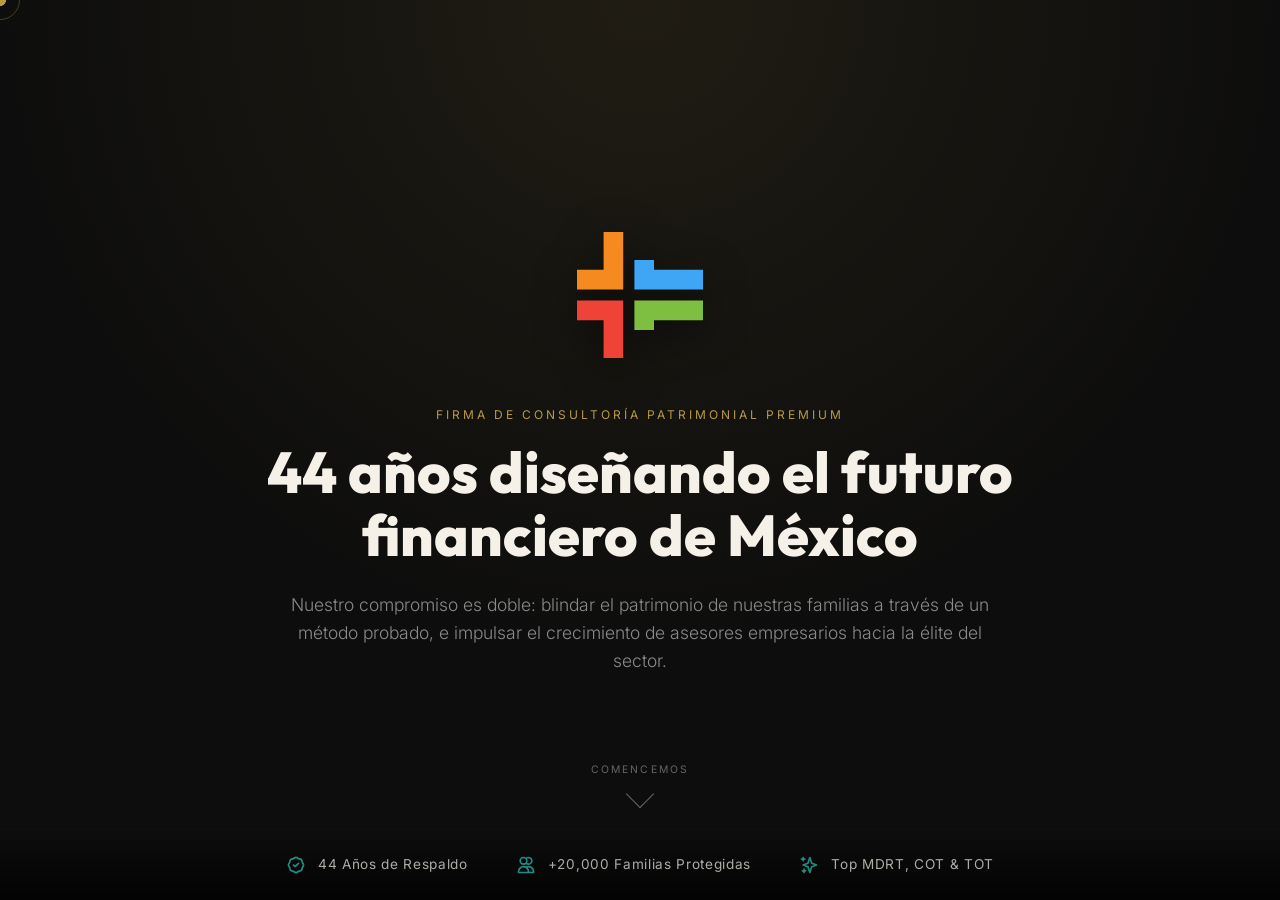
==== commit 9c009f2b: "feat: Add values and culture sections" ====
--- a/index.html
+++ b/index.html
@@ -176,6 +176,56 @@
       </div>
     </section>
 
+    <!-- Section: Valores / Filosofía -->
+    <section class="section values-section" id="valores-clients">
+      <div class="section__container">
+        <div class="reveal">
+          <span class="section__label">Nuestra filosofía</span>
+          <h2 class="section__title">En GAMO no solo protegemos patrimonios.<br>Honramos una vocación.</h2>
+        </div>
+        <div class="values-list">
+          <div class="value-item value-item--prominent reveal reveal-delay-1">
+            <div class="value-item__number">I</div>
+            <div class="value-item__content">
+              <h3 class="value-item__title">Integridad absoluta</h3>
+              <p class="value-item__desc">Cada recomendación nace de la necesidad real del cliente, nunca de una comisión. Operamos con transparencia total, cero tolerancia a prácticas indebidas, y cumplimiento normativo riguroso.</p>
+            </div>
+          </div>
+          <div class="value-item reveal reveal-delay-2">
+            <div class="value-item__number">II</div>
+            <div class="value-item__content">
+              <h3 class="value-item__title">Vocación de servicio</h3>
+              <p class="value-item__desc">El cliente y el asesor están en el centro de todo. Acompañamos en los momentos críticos — siniestros, dudas, decisiones difíciles — con respuesta oportuna y genuinamente humana.</p>
+            </div>
+          </div>
+          <div class="value-item reveal reveal-delay-3">
+            <div class="value-item__number">III</div>
+            <div class="value-item__content">
+              <h3 class="value-item__title">Profesionalismo y excelencia</h3>
+              <p class="value-item__desc">Nos preparamos constantemente para dar asesoría de alto nivel. Capacitación continua, procesos claros, y un estándar de calidad que se refleja en cada interacción.</p>
+            </div>
+          </div>
+          <div class="value-item reveal reveal-delay-4">
+            <div class="value-item__number">IV</div>
+            <div class="value-item__content">
+              <h3 class="value-item__title">Compromiso con el desarrollo del asesor</h3>
+              <p class="value-item__desc">Impulsamos el crecimiento personal, profesional y patrimonial de cada asesor. Planes de carrera claros, mentoría estratégica, y una cultura orientada a la élite global (MDRT, COT, TOT).</p>
+            </div>
+          </div>
+          <div class="value-item reveal reveal-delay-1">
+            <div class="value-item__number">V</div>
+            <div class="value-item__content">
+              <h3 class="value-item__title">Responsabilidad con el sector</h3>
+              <p class="value-item__desc">Cuidamos al cliente, al sistema y al futuro del sector asegurador. Venta responsable, conciencia sobre siniestralidad, y protección del prestigio de esta profesión.</p>
+            </div>
+          </div>
+        </div>
+        <div class="values-closing reveal reveal-delay-2">
+          <p class="values-closing__text">"En GAMO no solo vendemos seguros; construimos confianza, protegemos familias y formamos profesionales que honran esta vocación."</p>
+        </div>
+      </div>
+    </section>
+
     <!-- Section: Nuestro enfoque -->
     <section class="section pillars-section" id="enfoque-clients">
       <div class="section__container">
@@ -314,6 +364,30 @@
           <div class="about-stat reveal reveal-delay-3">
             <div class="about-stat__number about-stat__number--teal" data-target="44" data-prefix="+">0</div>
             <div class="about-stat__label">Años de resultados</div>
+          </div>
+        </div>
+      </div>
+    </section>
+
+    <!-- Section: Cultura (Mini-sección Asesores) -->
+    <section class="section culture-section" id="cultura-advisors">
+      <div class="section__container">
+        <div class="reveal">
+          <span class="section__label section__label--teal">Nuestros Principios</span>
+          <h2 class="section__title">La cultura detrás de la estructura</h2>
+        </div>
+        <div class="culture-grid">
+          <div class="culture-card reveal reveal-delay-1">
+            <h3 class="culture-card__title">Integridad</h3>
+            <p class="culture-card__desc">Cada recomendación nace de la necesidad del cliente, con transparencia total y cero tolerancia a malas prácticas.</p>
+          </div>
+          <div class="culture-card reveal reveal-delay-2">
+            <h3 class="culture-card__title">Vocación de servicio</h3>
+            <p class="culture-card__desc">Acompañamos en los momentos críticos con respuesta oportuna y una calidad humana excepcional.</p>
+          </div>
+          <div class="culture-card reveal reveal-delay-3">
+            <h3 class="culture-card__title">Compromiso con el desarrollo</h3>
+            <p class="culture-card__desc">Impulsamos tu crecimiento profesional y patrimonial con mentoría orientada a la élite global.</p>
           </div>
         </div>
       </div>
--- a/styles.css
+++ b/styles.css
@@ -78,17 +78,18 @@
   .custom-cursor {
     position: fixed;
     top: 0; left: 0;
-    width: 12px; height: 12px;
+    width: 36px; height: 36px;
     background: var(--color-gold);
     border-radius: 50%;
     pointer-events: none;
     z-index: 10000;
     transition: transform 0.15s ease, background-color 0.2s ease, opacity 0.2s ease;
-    transform: translate(-50%, -50%);
+    transform: translate(-50%, -50%) scale(0.3333);
+    will-change: transform;
     mix-blend-mode: difference;
   }
   .custom-cursor.cursor-hover {
-    transform: translate(-50%, -50%) scale(3);
+    transform: translate(-50%, -50%) scale(1);
     background: var(--color-gold-light);
   }
   .custom-cursor-ring {
@@ -645,6 +646,132 @@
 }
 
 /* ===================================
+   VALUES SECTION (Clients)
+   =================================== */
+.values-section {
+  background: var(--color-bg-deep);
+  position: relative;
+}
+.values-list {
+  display: flex;
+  flex-direction: column;
+  gap: var(--space-lg);
+  margin-top: var(--space-xl);
+  max-width: 850px;
+  margin-left: auto;
+  margin-right: auto;
+}
+.value-item {
+  display: flex;
+  align-items: flex-start;
+  gap: var(--space-lg);
+  padding: var(--space-md) 0;
+  border-bottom: 1px solid var(--color-border);
+}
+.value-item:last-child {
+  border-bottom: none;
+}
+.value-item__number {
+  font-family: var(--font-display);
+  font-size: 2.2rem;
+  font-weight: 800;
+  color: var(--color-gold);
+  opacity: 0.5;
+  min-width: 60px;
+  line-height: 1;
+}
+.value-item__content {
+  flex: 1;
+}
+.value-item__title {
+  font-family: var(--font-display);
+  font-size: 1.4rem;
+  font-weight: 700;
+  margin-bottom: 0.5rem;
+  color: var(--color-text-primary);
+}
+.value-item__desc {
+  font-size: 1rem;
+  color: var(--color-text-secondary);
+  line-height: 1.6;
+  font-weight: 300;
+}
+.value-item--prominent {
+  padding-bottom: var(--space-lg);
+}
+.value-item--prominent .value-item__number {
+  font-size: 3.5rem;
+  opacity: 1;
+  color: var(--color-amber);
+}
+.value-item--prominent .value-item__title {
+  font-size: 1.8rem;
+  color: var(--color-amber);
+}
+.value-item--prominent .value-item__desc {
+  font-size: 1.1rem;
+}
+.values-closing {
+  margin-top: var(--space-xl);
+  text-align: center;
+  max-width: 700px;
+  margin-left: auto;
+  margin-right: auto;
+  padding: var(--space-lg);
+  border-left: 2px solid var(--color-gold);
+  border-right: 2px solid var(--color-gold);
+  background: linear-gradient(90deg, rgba(201, 168, 76, 0.05) 0%, transparent 50%, rgba(201, 168, 76, 0.05) 100%);
+}
+.values-closing__text {
+  font-family: var(--font-display);
+  font-size: 1.3rem;
+  font-style: italic;
+  font-weight: 600;
+  color: var(--color-text-primary);
+  line-height: 1.6;
+}
+
+/* ===================================
+   CULTURE SECTION (Advisors)
+   =================================== */
+.culture-section {
+  background: var(--color-bg-deep);
+  position: relative;
+}
+.culture-grid {
+  display: grid;
+  grid-template-columns: repeat(3, 1fr);
+  gap: var(--space-lg);
+  margin-top: var(--space-xl);
+}
+.culture-card {
+  background: var(--color-bg-card);
+  padding: var(--space-lg);
+  border-radius: var(--radius-lg);
+  border: 1px solid var(--color-border);
+  transition: all 400ms ease;
+  border-top: 3px solid rgba(46, 196, 182, 0.3);
+}
+.culture-card:hover {
+  transform: translateY(-5px);
+  border-top-color: var(--color-teal);
+  box-shadow: 0 15px 40px rgba(0,0,0,0.25);
+}
+.culture-card__title {
+  font-family: var(--font-display);
+  font-size: 1.2rem;
+  font-weight: 700;
+  margin-bottom: var(--space-sm);
+  color: var(--color-text-primary);
+}
+.culture-card__desc {
+  font-size: 0.95rem;
+  color: var(--color-text-secondary);
+  line-height: 1.6;
+  font-weight: 300;
+}
+
+/* ===================================
    PILLARS SECTION (Clients)
    =================================== */
 .pillars-section {
@@ -1200,6 +1327,7 @@
   .model-grid { grid-template-columns: 1fr; }
   .profile-grid { grid-template-columns: 1fr; }
   .testimonials { grid-template-columns: 1fr; max-width: 600px; margin-left: auto; margin-right: auto; }
+  .culture-grid { grid-template-columns: 1fr; max-width: 400px; margin-left: auto; margin-right: auto; }
   .footer__container { grid-template-columns: 1fr; gap: var(--space-lg); }
   .nav__links { display: none; }
 }
@@ -1264,6 +1392,15 @@
   /* Sections */
   .section { padding: var(--space-2xl) var(--space-md); }
   .about-stats { flex-direction: column; gap: var(--space-lg); }
+  
+  /* Values adjustments */
+  .value-item { flex-direction: column; gap: var(--space-sm); }
+  .value-item__number { font-size: 1.5rem; }
+  .value-item--prominent .value-item__number { font-size: 2.2rem; }
+  .value-item--prominent .value-item__title { font-size: 1.5rem; }
+  .values-closing__text { font-size: 1.1rem; }
+  .values-closing { padding: var(--space-sm); }
+
   .footer__bottom { flex-direction: column; gap: var(--space-sm); text-align: center; }
   .nav__links { display: none; }
   .nav__switch-text { display: none; }
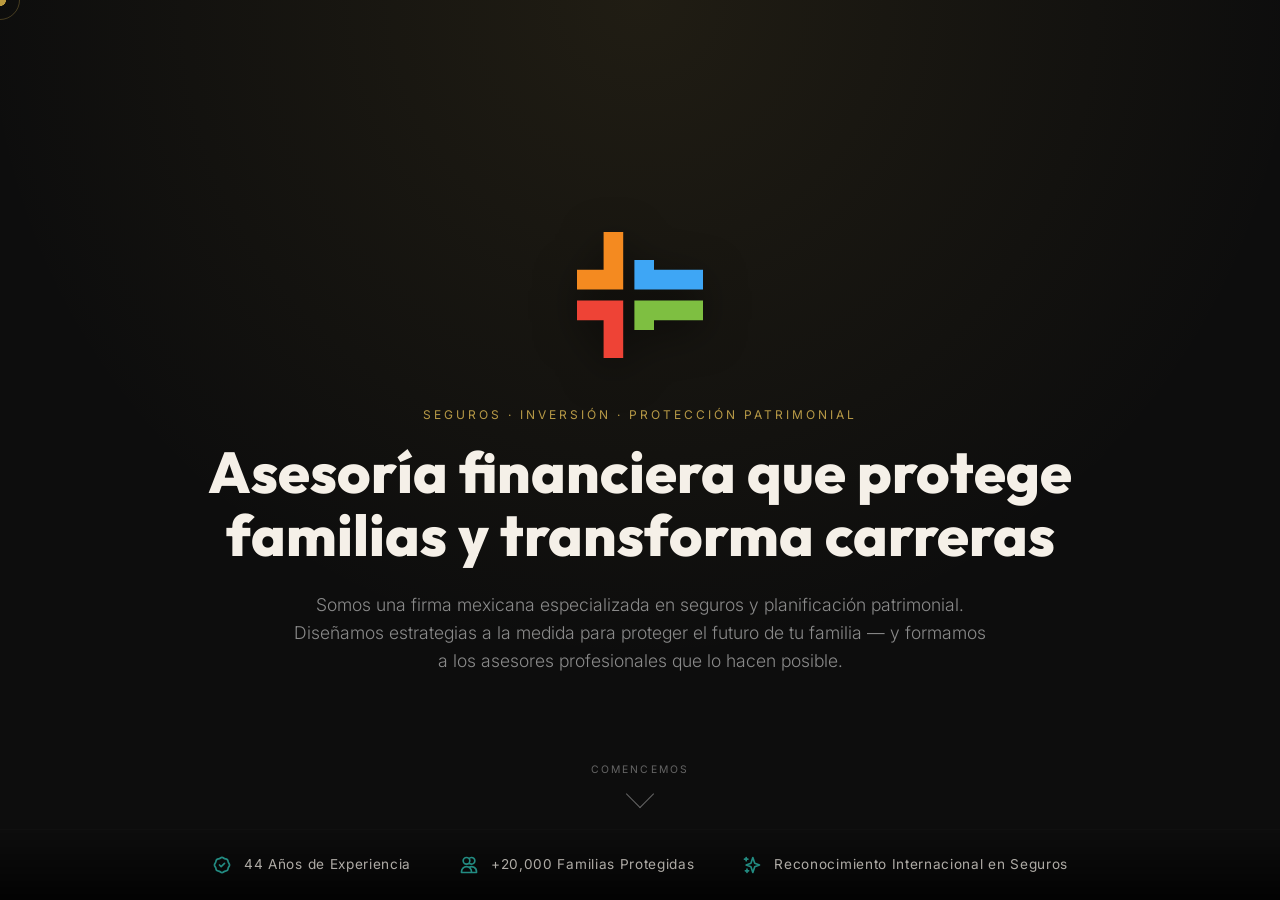
==== commit da92c32a: "fix: mejorar copy de cortina intro para comunicar claramente servicios - Kicker: 'SEGUROS · INVERSIÓ" ====
--- a/index.html
+++ b/index.html
@@ -63,15 +63,15 @@
         <path d="M 38,95 L 38,54 L 5,54 L 5,68 L 24,68 L 24,95 Z" fill="#EE4336"/>
         <path d="M 46,75 L 46,54 L 95,54 L 95,68 L 60,68 L 60,75 Z" fill="#7EBF41"/>
       </svg>
-      <div class="intro-curtain__kicker">FIRMA DE CONSULTORÍA PATRIMONIAL PREMIUM</div>
-      <h1 class="intro-curtain__title">44 años diseñando el futuro financiero de México</h1>
-      <p class="intro-curtain__desc">Nuestro compromiso es doble: blindar el patrimonio de nuestras familias a través de un método probado, e impulsar el crecimiento de asesores empresarios hacia la élite del sector.</p>
+      <div class="intro-curtain__kicker">SEGUROS · INVERSIÓN · PROTECCIÓN PATRIMONIAL</div>
+      <h1 class="intro-curtain__title">Asesoría financiera que protege familias y transforma carreras</h1>
+      <p class="intro-curtain__desc">Somos una firma mexicana especializada en seguros y planificación patrimonial. Diseñamos estrategias a la medida para proteger el futuro de tu familia — y formamos a los asesores profesionales que lo hacen posible.</p>
     </div>
     
     <div class="intro-curtain__trust-bar">
       <div class="trust-item">
         <svg fill="none" stroke="currentColor" viewBox="0 0 24 24" xmlns="http://www.w3.org/2000/svg"><path stroke-linecap="round" stroke-linejoin="round" stroke-width="2" d="M9 12l2 2 4-4M7.835 4.697a3.42 3.42 0 001.946-.806 3.42 3.42 0 014.438 0 3.42 3.42 0 001.946.806 3.42 3.42 0 013.138 3.138 3.42 3.42 0 00.806 1.946 3.42 3.42 0 010 4.438 3.42 3.42 0 00-.806 1.946 3.42 3.42 0 01-3.138 3.138 3.42 3.42 0 00-1.946.806 3.42 3.42 0 01-4.438 0 3.42 3.42 0 00-1.946-.806 3.42 3.42 0 01-3.138-3.138 3.42 3.42 0 00-.806-1.946 3.42 3.42 0 010-4.438 3.42 3.42 0 00.806-1.946 3.42 3.42 0 013.138-3.138z"></path></svg>
-        <span>44 Años de Respaldo</span>
+        <span>44 Años de Experiencia</span>
       </div>
       <div class="trust-item">
         <svg fill="none" stroke="currentColor" viewBox="0 0 24 24" xmlns="http://www.w3.org/2000/svg"><path stroke-linecap="round" stroke-linejoin="round" stroke-width="2" d="M12 4.354a4 4 0 110 5.292M15 21H3v-1a6 6 0 0112 0v1zm0 0h6v-1a6 6 0 00-9-5.197M13 7a4 4 0 11-8 0 4 4 0 018 0z"></path></svg>
@@ -79,7 +79,7 @@
       </div>
       <div class="trust-item">
         <svg fill="none" stroke="currentColor" viewBox="0 0 24 24" xmlns="http://www.w3.org/2000/svg"><path stroke-linecap="round" stroke-linejoin="round" stroke-width="2" d="M5 3v4M3 5h4M6 17v4m-2-2h4m5-16l2.286 6.857L21 12l-5.714 2.143L13 21l-2.286-6.857L5 12l5.714-2.143L13 3z"></path></svg>
-        <span>Top MDRT, COT & TOT</span>
+        <span>Reconocimiento Internacional en Seguros</span>
       </div>
     </div>
     <button class="intro-curtain__scroll-btn" id="curtainScrollBtn">
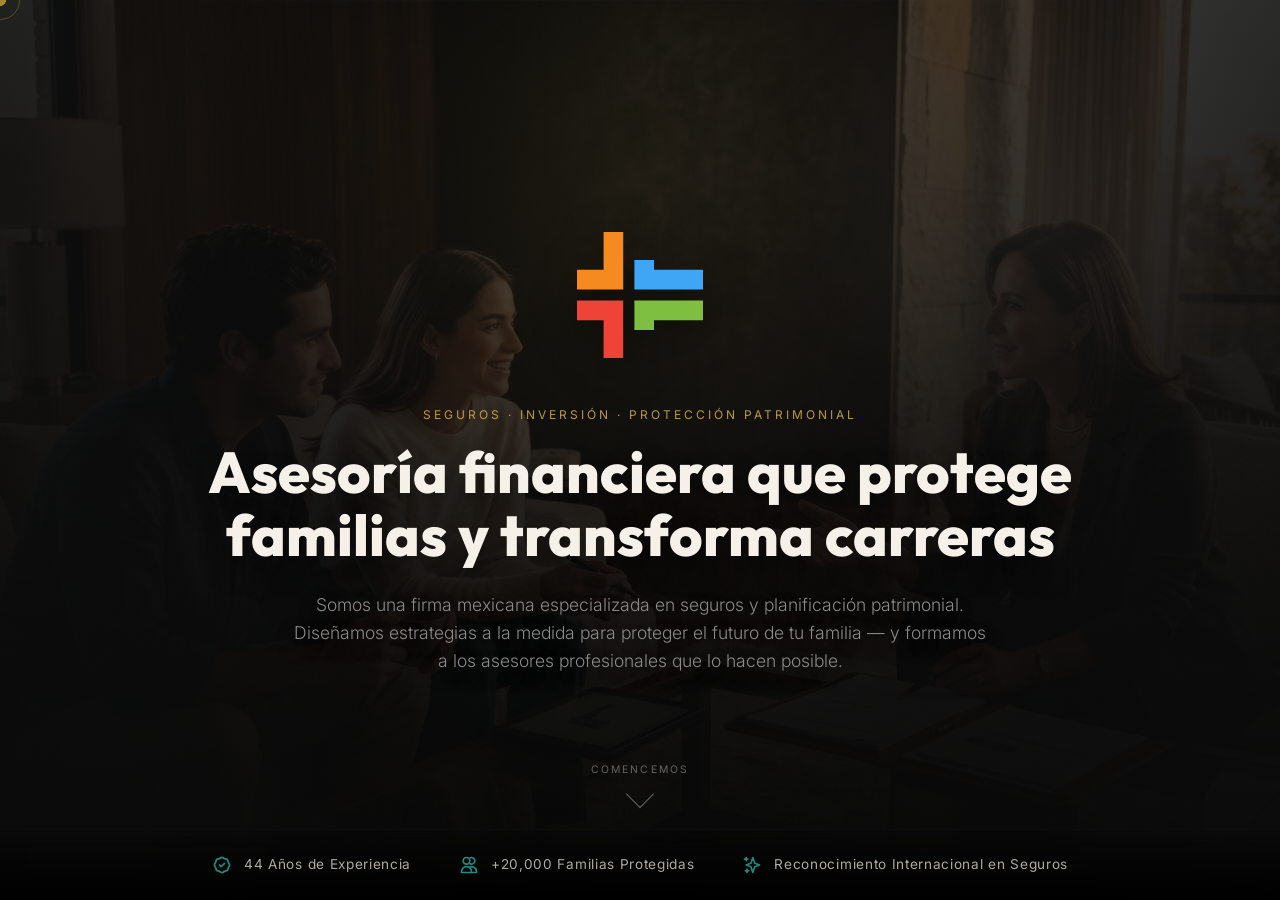
==== commit df2e0e8e: "Add intro curtain background image" ====
--- a/index.html
+++ b/index.html
@@ -7,6 +7,7 @@
   <meta name="theme-color" content="#0D0D0D">
   <title>GAMO | Asesoría Integral en Riesgos</title>
   <link rel="stylesheet" href="styles.css">
+  <link rel="preload" as="image" href="assets/images/intro-curtain-consultation.jpg">
   <link rel="preload" as="image" href="assets/images/hero-clients.png">
   <link rel="preload" as="image" href="assets/images/hero-advisors.png">
 </head>
@@ -107,14 +108,14 @@
       <div class="hero-panel__bg"></div>
       <div class="hero-panel__overlay"></div>
       <div class="hero-panel__content">
-        <span class="hero-panel__label">Asesoría en Riesgos</span>
+        <span class="hero-panel__label">Seguros y Protección Patrimonial</span>
         <h1 class="hero-panel__title">Protege lo que importa</h1>
-        <p class="hero-panel__desc">No vendemos pólizas. Diseñamos estrategias para blindar tu patrimonio y el futuro de tu familia.</p>
+        <p class="hero-panel__desc">Diseñamos estrategias de seguros a la medida para proteger tu patrimonio y el futuro de tu familia.</p>
         <button class="hero-cta" id="ctaClients" data-path="clients">
           Agenda tu asesoría
           <span class="cta-arrow">→</span>
         </button>
-        <p class="hero-panel__micro">+20,000 familias confían en nosotros</p>
+        <p class="hero-panel__micro">Asesoría personalizada · Sin costo inicial</p>
       </div>
     </div>
 
@@ -156,7 +157,7 @@
       <div class="section__container">
         <div class="reveal">
           <span class="section__label">Quiénes somos</span>
-          <h2 class="section__title">No somos una aseguradora.<br>Somos tu estrategia.</h2>
+          <h2 class="section__title">Tu asesor de confianza<br>en seguros y patrimonio.</h2>
           <p class="section__subtitle">En GAMO diseñamos planes integrales que protegen a las personas de los riesgos que pueden afectar su vida, su patrimonio y su futuro. Trabajamos con las mejores aseguradoras del país para ofrecer soluciones a la medida.</p>
         </div>
         <div class="about-stats">
@@ -208,8 +209,8 @@
           <div class="value-item reveal reveal-delay-4">
             <div class="value-item__number">IV</div>
             <div class="value-item__content">
-              <h3 class="value-item__title">Compromiso con el desarrollo del asesor</h3>
-              <p class="value-item__desc">Impulsamos el crecimiento personal, profesional y patrimonial de cada asesor. Planes de carrera claros, mentoría estratégica, y una cultura orientada a la élite global (MDRT, COT, TOT).</p>
+              <h3 class="value-item__title">Asesores en constante evolución</h3>
+              <p class="value-item__desc">Nuestros asesores se capacitan continuamente con estándares internacionales. Su crecimiento profesional se traduce directamente en una mejor asesoría para ti.</p>
             </div>
           </div>
           <div class="value-item reveal reveal-delay-1">
@@ -238,7 +239,7 @@
           <div class="pillar reveal reveal-delay-1">
             <span class="pillar__icon"><svg viewBox="0 0 24 24" fill="none" stroke="currentColor" stroke-width="1.5" stroke-linecap="round" stroke-linejoin="round"><path d="M12 22s8-4 8-10V5l-8-3-8 3v7c0 6 8 10 8 10z"></path></svg></span>
             <h3 class="pillar__title">Protección Patrimonial</h3>
-            <p class="pillar__desc">Diseñamos coberturas inteligentes que blindan lo que más te importa: tu familia, tu hogar, tu negocio y tus activos.</p>
+            <p class="pillar__desc">Diseñamos coberturas inteligentes que resguardan lo que más te importa: tu familia, tu hogar, tu negocio y tus activos.</p>
           </div>
           <div class="pillar reveal reveal-delay-2">
             <span class="pillar__icon"><svg viewBox="0 0 24 24" fill="none" stroke="currentColor" stroke-width="1.5" stroke-linecap="round" stroke-linejoin="round"><line x1="18" y1="20" x2="18" y2="10"></line><line x1="12" y1="20" x2="12" y2="4"></line><line x1="6" y1="20" x2="6" y2="14"></line></svg></span>
@@ -273,7 +274,7 @@
             <div class="process-step__number">02</div>
             <div class="process-step__content">
               <h3 class="process-step__title">Estrategia personalizada</h3>
-              <p class="process-step__desc">Diseñamos un plan a tu medida con las mejores aseguradoras del país. No vendemos productos — creamos soluciones.</p>
+              <p class="process-step__desc">Diseñamos un plan a tu medida con las mejores aseguradoras del país. Cada recomendación responde a tu situación real.</p>
             </div>
           </div>
           <div class="process-step reveal reveal-delay-3">
@@ -327,7 +328,7 @@
         <div class="cta-final reveal">
           <span class="section__label">Da el primer paso</span>
           <h2 class="cta-final__title">¿Listo para proteger<br>lo que importa?</h2>
-          <p class="cta-final__desc">Agenda una sesión de asesoría sin costo. Analizaremos tu situación y te mostraremos cómo blindar tu patrimonio.</p>
+          <p class="cta-final__desc">Agenda una sesión de asesoría sin costo. Analizaremos tu situación y te mostraremos cómo proteger tu patrimonio.</p>
           <a href="#" class="btn-primary btn-primary--gold btn-primary--large">
             Agenda tu asesoría gratuita
             <span class="cta-arrow">→</span>
@@ -378,16 +379,16 @@
         </div>
         <div class="culture-grid">
           <div class="culture-card reveal reveal-delay-1">
-            <h3 class="culture-card__title">Integridad</h3>
-            <p class="culture-card__desc">Cada recomendación nace de la necesidad del cliente, con transparencia total y cero tolerancia a malas prácticas.</p>
+            <h3 class="culture-card__title">Meritocracia real</h3>
+            <p class="culture-card__desc">Tu crecimiento depende de tu esfuerzo y resultados, no de antigüedad ni política interna. Aquí ganas lo que construyes.</p>
           </div>
           <div class="culture-card reveal reveal-delay-2">
-            <h3 class="culture-card__title">Vocación de servicio</h3>
-            <p class="culture-card__desc">Acompañamos en los momentos críticos con respuesta oportuna y una calidad humana excepcional.</p>
+            <h3 class="culture-card__title">Libertad con estructura</h3>
+            <p class="culture-card__desc">Eres dueño de tu tiempo y tu negocio, pero con un sistema probado que te da dirección y soporte en cada etapa.</p>
           </div>
           <div class="culture-card reveal reveal-delay-3">
-            <h3 class="culture-card__title">Compromiso con el desarrollo</h3>
-            <p class="culture-card__desc">Impulsamos tu crecimiento profesional y patrimonial con mentoría orientada a la élite global.</p>
+            <h3 class="culture-card__title">Cultura de equipo</h3>
+            <p class="culture-card__desc">Aquí nadie crece solo. Mentoría directa, retroalimentación constante y un equipo que te empuja a ser mejor cada día.</p>
           </div>
         </div>
       </div>
@@ -507,7 +508,7 @@
         <div class="testimonials">
           <div class="testimonial testimonial--teal reveal reveal-delay-1">
             <div class="testimonial__quote-mark testimonial__quote-mark--teal">"</div>
-            <p class="testimonial__text">Venía de otra promotoría donde me dejaron solo. Aquí encontré estructura real, mentoría y un equipo que te empuja. En dos años logré la codiciada membresía de la MDRT. Nunca pensé que fuera posible.</p>
+            <p class="testimonial__text">Venía de otra promotoría donde me dejaron solo. Aquí encontré estructura real, mentoría y un equipo que te empuja. En dos años logré mi membresía MDRT. Nunca pensé que fuera posible.</p>
             <div class="testimonial__author">
               <div class="testimonial__avatar testimonial__avatar--teal">ML</div>
               <div>
@@ -576,7 +577,7 @@
         <h4 class="footer__column-title">Contacto</h4>
         <ul class="footer__links">
           <li><a href="mailto:contacto@gamo.mx" class="footer__link">contacto@gamo.mx</a></li>
-          <li><a href="tel:+525512345678" class="footer__link">+52 55 1234 5678</a></li>
+          <li><a href="tel:+525554820741" class="footer__link">+52 55 5482 0741</a></li>
           <li><span class="footer__link">Ciudad de México, MX</span></li>
         </ul>
       </div>
--- a/styles.css
+++ b/styles.css
@@ -1545,21 +1545,39 @@
   justify-content: center;
   align-items: center;
   background-color: var(--color-bg-deep);
+  background-image:
+    linear-gradient(180deg, rgba(13, 13, 13, 0.26) 0%, rgba(13, 13, 13, 0.56) 42%, rgba(13, 13, 13, 0.88) 100%),
+    linear-gradient(90deg, rgba(13, 13, 13, 0.58) 0%, rgba(13, 13, 13, 0.18) 38%, rgba(13, 13, 13, 0.48) 100%),
+    url('assets/images/intro-curtain-consultation.jpg');
+  background-size: cover;
+  background-position: center center;
+  background-repeat: no-repeat;
   z-index: 400;
   text-align: center;
   padding: var(--space-md);
   box-sizing: border-box;
+  overflow: hidden;
   transition: transform 1.2s cubic-bezier(0.77, 0, 0.175, 1);
 }
 .intro-curtain.lifted {
   transform: translateY(-100%);
+  pointer-events: none;
+}
+.intro-curtain::before {
+  content: '';
+  position: absolute;
+  inset: 0;
+  background:
+    radial-gradient(circle at 50% 20%, rgba(201, 168, 76, 0.14) 0%, transparent 38%),
+    radial-gradient(circle at 82% 22%, rgba(245, 240, 232, 0.12) 0%, transparent 20%),
+    linear-gradient(to top, rgba(0, 0, 0, 0.78) 0%, rgba(0, 0, 0, 0.22) 46%, transparent 100%);
   pointer-events: none;
 }
 .intro-curtain::after {
   content: '';
   position: absolute;
   inset: 0;
-  background: radial-gradient(circle at center top, rgba(201, 168, 76, 0.1) 0%, transparent 60%);
+  background: linear-gradient(90deg, rgba(13, 13, 13, 0.72) 10%, rgba(13, 13, 13, 0.38) 42%, rgba(13, 13, 13, 0.68) 100%);
   pointer-events: none;
 }
 .intro-curtain__content {
@@ -1595,6 +1613,7 @@
   line-height: 1.1;
   margin-bottom: var(--space-md);
   color: var(--color-text-primary);
+  text-shadow: 0 14px 30px rgba(0, 0, 0, 0.45);
 }
 .intro-curtain__desc {
   font-size: 1.1rem;
@@ -1603,6 +1622,7 @@
   font-weight: 300;
   max-width: 700px;
   margin: 0 auto;
+  text-shadow: 0 8px 24px rgba(0, 0, 0, 0.35);
 }
 .intro-curtain__trust-bar {
   position: absolute;
@@ -1613,8 +1633,10 @@
   justify-content: center;
   gap: 3rem;
   padding: 1.5rem 2rem;
-  background: linear-gradient(to top, rgba(0,0,0,0.8), transparent);
+  background: linear-gradient(to top, rgba(0,0,0,0.92), rgba(0,0,0,0.5) 55%, transparent);
   border-top: 1px solid rgba(255,255,255,0.05);
+  backdrop-filter: blur(10px);
+  -webkit-backdrop-filter: blur(10px);
   z-index: 10;
   opacity: 0;
   animation: curtainFadeIn 1.5s var(--ease-premium) 0.5s forwards;
@@ -1635,6 +1657,15 @@
   color: var(--color-teal);
 }
 @media (max-width: 768px) {
+  .intro-curtain {
+    background-position: 72% center;
+  }
+  .intro-curtain::after {
+    background: linear-gradient(180deg, rgba(13, 13, 13, 0.3) 0%, rgba(13, 13, 13, 0.58) 28%, rgba(13, 13, 13, 0.88) 68%, rgba(13, 13, 13, 0.96) 100%);
+  }
+  .intro-curtain__content {
+    max-width: 360px;
+  }
   .intro-curtain__trust-bar {
     flex-direction: column;
     gap: 1rem;
@@ -1676,4 +1707,3 @@
 @keyframes bounceHint {
   0%, 100% { transform: translateY(0); }
   50% { transform: translateY(10px); }}
-
